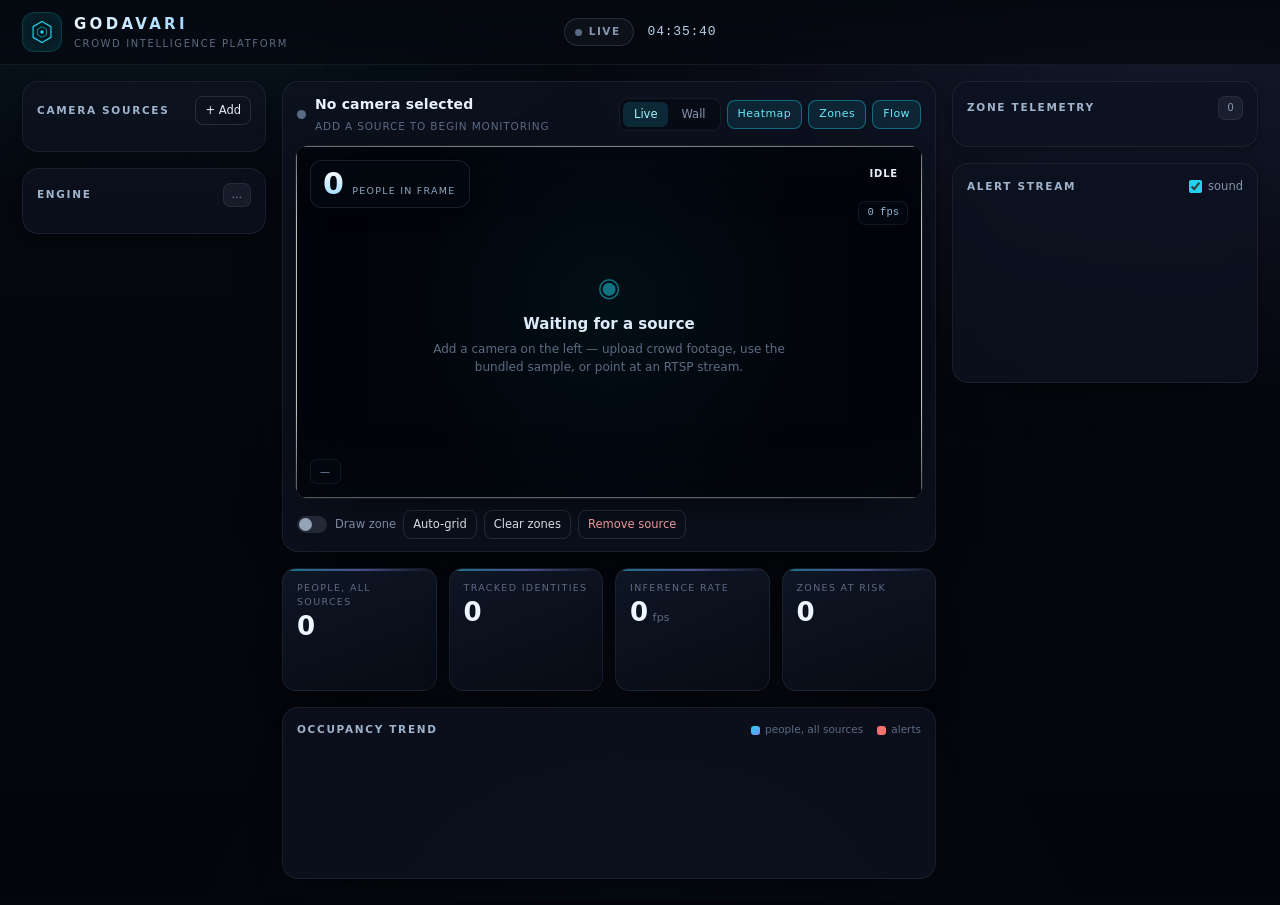
==== static/index.html @ c587699e "feat: add control room dashboard" ====
<!doctype html>
<html lang="en">
<head>
<meta charset="utf-8"/>
<meta name="viewport" content="width=device-width, initial-scale=1"/>
<meta name="theme-color" content="#05070d"/>
<title>Godavari · Crowd Intelligence</title>
<link rel="icon" href="data:,"/>
<link rel="stylesheet" href="/static/style.css"/>
</head>
<body>
<div class="ambient"></div>
<div class="grain"></div>

<!-- ============================ TOP BAR ============================ -->
<header class="topbar">
  <div class="brand">
    <div class="mark" aria-hidden="true">
      <svg viewBox="0 0 32 32" fill="none">
        <path d="M16 3l11 6.4v13.2L16 29 5 22.6V9.4L16 3z" stroke="url(#g1)" stroke-width="1.4"/>
        <path d="M16 9.5l5.6 3.2v6.6L16 22.5l-5.6-3.2v-6.6L16 9.5z" stroke="url(#g1)" stroke-width="1.1" opacity=".65"/>
        <circle cx="16" cy="16" r="2.1" fill="#22d3ee"/>
        <defs><linearGradient id="g1" x1="5" y1="3" x2="27" y2="29">
          <stop stop-color="#22d3ee"/><stop offset="1" stop-color="#818cf8"/>
        </linearGradient></defs>
      </svg>
    </div>
    <div class="brand-text">
      <h1>GODAVARI</h1>
      <span>Crowd Intelligence Platform</span>
    </div>
  </div>

  <div class="topbar-mid">
    <div class="live-pill" id="live-pill"><i></i><span>LIVE</span></div>
    <div class="clock" id="clock">--:--:--</div>
  </div>

  <div class="topmeta" id="topmeta"></div>
</header>

<!-- ============================= SHELL ============================= -->
<main class="shell">
  <!-- ---------------------------- LEFT ---------------------------- -->
  <aside class="rail rail-left">
    <section class="card">
      <div class="card-head">
        <h2>Camera sources</h2>
        <button id="btn-add" class="btn ghost sm" title="Add a camera">+ Add</button>
      </div>
      <div id="cam-list" class="cam-list"></div>
    </section>

    <section class="card hidden" id="add-dialog">
      <div class="card-head"><h2>New source</h2><button class="x" id="btn-add-close">✕</button></div>
      <label class="fld">Name <input id="cam-name" placeholder="Ghat 1 — main approach"/></label>
      <div class="tabs">
        <button class="tab on" data-mode="upload">Upload</button>
        <button class="tab" data-mode="sample">Sample</button>
        <button class="tab" data-mode="source">RTSP</button>
      </div>
      <div id="pane-upload" class="pane">
        <label class="drop" id="drop">
          <input type="file" id="file-input" accept="video/*"/>
          <span class="drop-ico">⇪</span>
          <b>Choose crowd footage</b>
          <small>mp4 · avi · mov · mkv &nbsp;—&nbsp; or drop a file</small>
          <em id="file-label"></em>
        </label>
        <label class="chk"><input type="checkbox" id="loop-input" checked/> Loop playback</label>
      </div>
      <div id="pane-sample" class="pane hidden">
        <select id="sample-select"></select>
      </div>
      <div id="pane-source" class="pane hidden">
        <input id="source-input" placeholder="rtsp://user:pass@ip:554/stream  ·  or  0"/>
      </div>
      <div class="row-end">
        <span id="add-progress" class="muted sm"></span>
        <button id="btn-start" class="btn primary">Start monitoring</button>
      </div>
    </section>

    <section class="card sys">
      <div class="card-head"><h2>Engine</h2><span class="pill" id="engine-state">…</span></div>
      <dl class="kv" id="sys-kv"></dl>
    </section>
  </aside>

  <!-- --------------------------- CENTER --------------------------- -->
  <section class="rail rail-mid">
    <div class="card stage-card">
      <div class="stage-head">
        <div class="cam-id">
          <i class="dot" id="st-dot"></i>
          <div class="cam-id-text">
            <h2 id="cam-title">No camera selected</h2>
            <span class="sub" id="cam-sub">Add a source to begin monitoring</span>
          </div>
        </div>
        <div class="stage-tools">
          <div class="seg" id="view-seg">
            <button data-view="live" class="on">Live</button>
            <button data-view="wall">Wall</button>
          </div>
          <button class="tgl on" data-ov="heatmap" title="Heatmap (H)">Heatmap</button>
          <button class="tgl on" data-ov="zones" title="Zones (Z)">Zones</button>
          <button class="tgl on" data-ov="flow" title="Flow (F)">Flow</button>
        </div>
      </div>

      <div class="stage" id="stage">
        <img id="feed" alt=""/>
        <canvas id="overlay"></canvas>

        <div class="hud hud-tl">
          <div class="hud-count">
            <b id="hud-count">0</b>
            <span>people in frame</span>
          </div>
        </div>
        <div class="hud hud-tr">
          <span class="lvl" id="hud-level">IDLE</span>
          <span class="hud-fps" id="hud-fps">0 fps</span>
        </div>
        <div class="hud hud-bl">
          <span class="hud-src" id="hud-src">—</span>
        </div>

        <div class="stage-empty" id="stage-empty">
          <div class="se-icon">◉</div>
          <h3>Waiting for a source</h3>
          <p>Add a camera on the left — upload crowd footage, use the bundled sample, or point at an RTSP stream.</p>
        </div>
        <div id="draw-hint" class="draw-hint hidden">
          Click on the frame to place polygon points · <b>Finish</b> closes the loop · <b>Esc</b> cancels
        </div>
        <div class="flush" id="flush"></div>
      </div>

      <div class="wall-wrap hidden" id="wall-wrap">
        <div class="wall" id="wall"></div>
      </div>

      <div class="stage-foot">
        <div class="toolgroup">
          <label class="switch"><input type="checkbox" id="chk-draw"/><span></span>Draw zone</label>
          <button id="btn-grid" class="btn ghost sm">Auto-grid</button>
          <button id="btn-clear-zones" class="btn ghost sm">Clear zones</button>
          <button id="btn-del-cam" class="btn ghost sm danger">Remove source</button>
        </div>
        <div id="new-zone-form" class="newzone hidden">
          <input id="zone-name" placeholder="Zone name" size="12"/>
          <input id="zone-cap" type="number" min="1" value="20" title="capacity (people)"/>
          <button id="btn-finish" class="btn primary sm">Finish zone</button>
        </div>
      </div>
    </div>

    <div class="kpis" id="kpis"></div>

    <div class="card trend-card">
      <div class="card-head">
        <h2>Occupancy trend</h2>
        <div class="legend">
          <span><i class="lg lg-a"></i>people, all sources</span>
          <span><i class="lg lg-b"></i>alerts</span>
        </div>
      </div>
      <canvas id="trend"></canvas>
    </div>
  </section>

  <!-- ---------------------------- RIGHT --------------------------- -->
  <aside class="rail rail-right">
    <section class="card">
      <div class="card-head">
        <h2>Zone telemetry</h2>
        <span class="pill" id="zone-count">0</span>
      </div>
      <div id="zone-list" class="zone-list"></div>
    </section>

    <section class="card alerts-card">
      <div class="card-head">
        <h2>Alert stream</h2>
        <label class="chk"><input type="checkbox" id="chk-sound" checked/> sound</label>
      </div>
      <div id="alert-feed" class="alert-feed"></div>
    </section>
  </aside>
</main>

<div class="toasts" id="toasts"></div>
<script src="/static/app.js"></script>
</body>
</html>
---- static/style.css ----
/* ==========================================================================
   Godavari · Crowd Intelligence Platform
   Design language: deep-space operations console — violet/cyan accent pair,
   frosted panels, tabular numerics, restrained motion.
   ========================================================================== */

:root {
  --bg: #04060c;
  --bg-2: #070b14;
  --panel: rgba(13, 19, 32, 0.78);
  --panel-solid: #0c1220;
  --panel-2: rgba(18, 26, 43, 0.62);
  --line: rgba(148, 163, 184, 0.11);
  --line-strong: rgba(148, 163, 184, 0.2);
  --text: #e7edf7;
  --muted: #8494ad;
  --dim: #5c6b84;
  --accent: #22d3ee;
  --accent-2: #818cf8;
  --ok: #34d399;
  --busy: #fbbf24;
  --warn: #fb923c;
  --bad: #f87171;
  --radius: 16px;
  --radius-sm: 10px;
  --shadow: 0 30px 60px -40px #000, 0 2px 8px rgba(0, 0, 0, 0.28);
  --font: "Segoe UI Variable Display", "Segoe UI", Inter, system-ui, -apple-system,
          "Helvetica Neue", Arial, sans-serif;
  --mono: "Cascadia Mono", "SF Mono", ui-monospace, Consolas, monospace;
}

* { box-sizing: border-box; }
html, body { height: 100%; }
body {
  margin: 0;
  background: var(--bg);
  color: var(--text);
  font: 13.5px/1.5 var(--font);
  -webkit-font-smoothing: antialiased;
  overflow-x: hidden;
}
.hidden { display: none !important; }
.muted { color: var(--muted); }
.sm { font-size: 11.5px; }
b, strong { font-weight: 650; }

/* ---- ambient background ------------------------------------------------ */
.ambient {
  position: fixed; inset: 0; z-index: -2;
  background:
    radial-gradient(900px 500px at 12% -10%, rgba(34, 211, 238, 0.10), transparent 60%),
    radial-gradient(1000px 620px at 92% 4%, rgba(129, 140, 248, 0.12), transparent 62%),
    radial-gradient(700px 700px at 50% 120%, rgba(56, 189, 248, 0.05), transparent 70%),
    linear-gradient(180deg, #05080f 0%, #04060c 60%, #03050a 100%);
}
.grain {
  position: fixed; inset: 0; z-index: -1; pointer-events: none; opacity: 0.5;
  background-image:
    linear-gradient(rgba(148, 163, 184, 0.045) 1px, transparent 1px),
    linear-gradient(90deg, rgba(148, 163, 184, 0.045) 1px, transparent 1px);
  background-size: 64px 64px, 64px 64px;
  mask-image: radial-gradient(ellipse 100% 70% at 50% 0%, #000 30%, transparent 85%);
  -webkit-mask-image: radial-gradient(ellipse 100% 70% at 50% 0%, #000 30%, transparent 85%);
}

/* ---- top bar ----------------------------------------------------------- */
.topbar {
  position: sticky; top: 0; z-index: 40;
  display: grid; grid-template-columns: 1fr auto 1fr; align-items: center;
  gap: 16px; padding: 12px 22px;
  background: linear-gradient(180deg, rgba(5, 8, 15, 0.94), rgba(5, 8, 15, 0.76));
  border-bottom: 1px solid var(--line);
  backdrop-filter: blur(18px);
}
.brand { display: flex; align-items: center; gap: 12px; min-width: 0; }
.mark {
  width: 40px; height: 40px; flex: none; display: grid; place-items: center;
  border-radius: 12px; background: rgba(34, 211, 238, 0.07);
  border: 1px solid rgba(34, 211, 238, 0.2);
  box-shadow: inset 0 0 20px rgba(34, 211, 238, 0.09);
}
.mark svg { width: 26px; height: 26px; }
.brand-text h1 {
  margin: 0; font-size: 15px; font-weight: 750; letter-spacing: 0.22em;
  background: linear-gradient(90deg, #eaf6ff, #9fd7ff 55%, #b7b5ff);
  -webkit-background-clip: text; background-clip: text; color: transparent;
}
.brand-text span {
  display: block; font-size: 10px; letter-spacing: 0.16em;
  text-transform: uppercase; color: var(--dim); margin-top: 1px;
}
.topbar-mid { display: flex; align-items: center; gap: 14px; justify-self: center; }
.live-pill {
  display: inline-flex; align-items: center; gap: 7px;
  padding: 5px 12px 5px 10px; border-radius: 999px;
  border: 1px solid rgba(52, 211, 153, 0.32);
  background: rgba(52, 211, 153, 0.08);
  color: #6ee7b7; font-size: 10.5px; font-weight: 700; letter-spacing: 0.14em;
}
.live-pill i {
  width: 7px; height: 7px; border-radius: 50%; background: #34d399;
  box-shadow: 0 0 0 0 rgba(52, 211, 153, 0.7);
  animation: pulse 2s infinite;
}
.live-pill.off { border-color: var(--line-strong); background: rgba(148, 163, 184, 0.06); color: var(--muted); }
.live-pill.off i { background: var(--dim); animation: none; box-shadow: none; }
@keyframes pulse {
  0% { box-shadow: 0 0 0 0 rgba(52, 211, 153, 0.55); }
  70% { box-shadow: 0 0 0 9px rgba(52, 211, 153, 0); }
  100% { box-shadow: 0 0 0 0 rgba(52, 211, 153, 0); }
}
.clock {
  font-family: var(--mono); font-size: 13px; letter-spacing: 0.06em;
  color: #bcd2ea; font-variant-numeric: tabular-nums;
}
.topmeta { display: flex; gap: 8px; justify-content: flex-end; flex-wrap: wrap; }
.chip {
  display: inline-flex; align-items: center; gap: 7px;
  padding: 5px 11px; border-radius: 9px;
  border: 1px solid var(--line); background: rgba(18, 26, 43, 0.55);
  font-size: 11.5px; color: var(--muted); white-space: nowrap;
}
.chip b { color: #d6e6f7; font-weight: 600; }
.chip .cdot { width: 6px; height: 6px; border-radius: 50%; background: var(--ok); }
.chip.warn .cdot { background: var(--warn); }

/* ---- layout ------------------------------------------------------------ */
.shell {
  display: grid; grid-template-columns: 272px minmax(0, 1fr) 336px;
  gap: 16px; padding: 16px 22px 26px; align-items: start;
  max-width: 1920px; margin: 0 auto;
}
.rail { display: flex; flex-direction: column; gap: 16px; min-width: 0; }
.rail-left, .rail-right { position: sticky; top: 78px; }

.card {
  background: var(--panel);
  border: 1px solid var(--line);
  border-radius: var(--radius);
  padding: 14px;
  box-shadow: var(--shadow);
  backdrop-filter: blur(14px);
}
.card-head {
  display: flex; align-items: center; justify-content: space-between;
  gap: 10px; margin-bottom: 12px;
}
.card-head h2 {
  margin: 0; font-size: 10.5px; font-weight: 700; letter-spacing: 0.16em;
  text-transform: uppercase; color: #9fb3cc;
}
.pill {
  font-size: 10.5px; font-variant-numeric: tabular-nums;
  padding: 3px 8px; border-radius: 7px;
  background: rgba(148, 163, 184, 0.09); color: var(--muted);
  border: 1px solid var(--line);
}

/* ---- buttons ----------------------------------------------------------- */
.btn {
  font: inherit; font-size: 12.5px; cursor: pointer;
  border-radius: 9px; border: 1px solid var(--line-strong);
  background: rgba(22, 31, 50, 0.7); color: var(--text);
  padding: 7px 12px; transition: border-color .16s, background .16s, transform .12s;
}
.btn:hover { border-color: rgba(34, 211, 238, 0.45); background: rgba(28, 40, 62, 0.8); }
.btn:active { transform: translateY(1px); }
.btn.sm { padding: 5px 9px; font-size: 11.5px; border-radius: 8px; }
.btn.ghost { background: transparent; }
.btn.primary {
  background: linear-gradient(135deg, #22d3ee, #6366f1);
  border: none; color: #04121f; font-weight: 700;
  box-shadow: 0 10px 24px -12px rgba(34, 211, 238, 0.7);
}
.btn.primary:hover { filter: brightness(1.08); }
.btn.danger { color: #fca5a5; }
.btn.danger:hover { border-color: rgba(248, 113, 113, 0.5); background: rgba(60, 20, 26, 0.4); }
.btn:disabled { opacity: .45; cursor: default; }
.x {
  background: none; border: none; color: var(--muted); cursor: pointer;
  font-size: 12px; padding: 2px 4px; border-radius: 6px;
}
.x:hover { color: var(--bad); background: rgba(248, 113, 113, 0.1); }
.row-end { display: flex; align-items: center; justify-content: flex-end; gap: 8px; flex-wrap: wrap; }

/* ---- camera list ------------------------------------------------------- */
.cam-list { display: flex; flex-direction: column; gap: 7px; }
.cam-item {
  position: relative; display: grid; grid-template-columns: auto 1fr auto;
  align-items: center; gap: 9px;
  padding: 9px 10px; border-radius: 11px; cursor: pointer;
  border: 1px solid var(--line);
  background: rgba(13, 20, 34, 0.55);
  transition: border-color .15s, background .15s, transform .12s;
}
.cam-item:hover { border-color: rgba(34, 211, 238, 0.32); transform: translateX(1px); }
.cam-item.sel {
  border-color: rgba(34, 211, 238, 0.5);
  background: linear-gradient(100deg, rgba(34, 211, 238, 0.13), rgba(99, 102, 241, 0.07));
  box-shadow: inset 0 0 0 1px rgba(34, 211, 238, 0.1);
}
.cam-item.sel::before {
  content: ""; position: absolute; left: 0; top: 18%; bottom: 18%; width: 2px;
  border-radius: 2px; background: linear-gradient(#22d3ee, #818cf8);
}
.dot { width: 8px; height: 8px; border-radius: 50%; background: var(--dim); flex: none; }
.dot.running { background: var(--ok); box-shadow: 0 0 8px rgba(52, 211, 153, 0.6); }
.dot.error { background: var(--bad); box-shadow: 0 0 8px rgba(248, 113, 113, 0.55); }
.dot.ended, .dot.starting { background: var(--busy); }
.cam-item .name {
  font-size: 12.5px; font-weight: 600; color: #dfe9f6;
  white-space: nowrap; overflow: hidden; text-overflow: ellipsis;
}
.cam-item .meta { display: flex; gap: 7px; align-items: center; font-size: 10.5px; color: var(--dim); }
.cam-item .meta b { color: #a9c0d8; font-variant-numeric: tabular-nums; }
.cam-item .spark { width: 52px; height: 18px; opacity: .9; }

/* level chip ------------------------------------------------------------ */
.lvl {
  font-size: 9.5px; font-weight: 750; letter-spacing: 0.08em;
  padding: 3px 7px; border-radius: 6px; text-transform: uppercase;
  border: 1px solid transparent; white-space: nowrap;
}
.lvl.OK { color: #6ee7b7; background: rgba(52, 211, 153, 0.1); border-color: rgba(52, 211, 153, 0.28); }
.lvl.BUSY { color: #fcd34d; background: rgba(251, 191, 36, 0.1); border-color: rgba(251, 191, 36, 0.3); }
.lvl.WARNING { color: #fdba74; background: rgba(251, 146, 60, 0.12); border-color: rgba(251, 146, 60, 0.34); }
.lvl.OVERCROWDED {
  color: #fecaca; background: rgba(248, 113, 113, 0.16);
  border-color: rgba(248, 113, 113, 0.45);
  animation: lvlblink 1.6s ease-in-out infinite;
}
.lvl.IDLE, .lvl[none] { color: var(--muted); background: rgba(148, 163, 184, 0.07); }
@keyframes lvlblink {
  0%, 100% { box-shadow: 0 0 0 0 rgba(248, 113, 113, 0.35); }
  50% { box-shadow: 0 0 0 5px rgba(248, 113, 113, 0); }
}

/* ---- form -------------------------------------------------------------- */
.fld { display: block; font-size: 11px; color: var(--muted); margin-bottom: 10px; }
.fld input {
  display: block; width: 100%; margin-top: 5px;
}
input, select, textarea {
  font: inherit; font-size: 12.5px; color: var(--text);
  background: rgba(6, 11, 20, 0.85);
  border: 1px solid var(--line-strong);
  border-radius: 9px; padding: 8px 10px;
  transition: border-color .15s, box-shadow .15s;
}
input:focus, select:focus {
  outline: none; border-color: rgba(34, 211, 238, 0.6);
  box-shadow: 0 0 0 3px rgba(34, 211, 238, 0.1);
}
input[type="number"] { font-variant-numeric: tabular-nums; -moz-appearance: textfield; }
input[type="number"]::-webkit-outer-spin-button,
input[type="number"]::-webkit-inner-spin-button { -webkit-appearance: none; margin: 0; }
.tabs { display: flex; gap: 4px; margin-bottom: 10px; padding: 3px;
  background: rgba(6, 11, 20, 0.6); border: 1px solid var(--line); border-radius: 10px; }
.tab {
  flex: 1; padding: 6px 8px; border-radius: 7px; cursor: pointer;
  background: none; border: none; color: var(--muted); font: inherit; font-size: 11.5px;
  transition: color .15s, background .15s;
}
.tab.on { background: rgba(34, 211, 238, 0.14); color: #a5f3fc; }
.pane { margin-bottom: 10px; }
.chk {
  display: inline-flex; align-items: center; gap: 6px;
  font-size: 11.5px; color: var(--muted); cursor: pointer; user-select: none;
}
.chk input { width: 13px; height: 13px; accent-color: #22d3ee; margin: 0; }
.drop {
  display: flex; flex-direction: column; align-items: center; gap: 3px;
  padding: 18px 12px; margin-bottom: 10px; text-align: center;
  border: 1px dashed rgba(148, 163, 184, 0.28); border-radius: 12px;
  background: rgba(6, 11, 20, 0.5); cursor: pointer;
  transition: border-color .16s, background .16s;
}
.drop:hover, .drop.over { border-color: rgba(34, 211, 238, 0.55); background: rgba(34, 211, 238, 0.05); }
.drop input { display: none; }
.drop-ico { font-size: 18px; color: #67e8f9; line-height: 1; }
.drop b { font-size: 12px; color: #cfe2f5; }
.drop small { font-size: 10.5px; color: var(--dim); }
.drop em { font-size: 10.5px; color: #7dd3fc; font-style: normal; }

/* ---- engine card ------------------------------------------------------- */
.kv { display: grid; grid-template-columns: 1fr auto; gap: 7px 10px; margin: 0; font-size: 11.5px; }
.kv dt { color: var(--dim); }
.kv dd { margin: 0; text-align: right; color: #c8d9ea; font-family: var(--mono); font-size: 11px; }
.kv dd.good { color: #6ee7b7; }

/* ---- stage ------------------------------------------------------------- */
.stage-card { padding: 12px; }
.stage-head {
  display: flex; align-items: center; justify-content: space-between;
  gap: 12px; flex-wrap: wrap; margin-bottom: 10px; padding: 0 2px;
}
.cam-id { display: flex; align-items: center; gap: 9px; min-width: 0; }
.cam-id .dot { width: 9px; height: 9px; }
.cam-id-text h2 {
  margin: 0; font-size: 14px; font-weight: 650; color: #e8f2fd; letter-spacing: 0.01em;
  white-space: nowrap; overflow: hidden; text-overflow: ellipsis; max-width: 46vw;
}
.cam-id-text .sub { font-size: 10.5px; letter-spacing: 0.08em; text-transform: uppercase; color: var(--dim); }
.stage-tools { display: flex; align-items: center; gap: 6px; flex-wrap: wrap; }
.seg {
  display: inline-flex; padding: 3px; gap: 2px;
  background: rgba(6, 11, 20, 0.7); border: 1px solid var(--line); border-radius: 9px;
}
.seg button {
  font: inherit; font-size: 11.5px; padding: 4px 11px; border-radius: 6px;
  border: none; background: none; color: var(--muted); cursor: pointer;
  transition: background .15s, color .15s;
}
.seg button.on { background: rgba(34, 211, 238, 0.15); color: #a5f3fc; }
.tgl {
  font: inherit; font-size: 11px; letter-spacing: 0.04em; cursor: pointer;
  padding: 5px 10px; border-radius: 8px;
  border: 1px solid var(--line); background: rgba(6, 11, 20, 0.55); color: var(--dim);
  transition: all .15s;
}
.tgl.on {
  color: #67e8f9; border-color: rgba(34, 211, 238, 0.4);
  background: rgba(34, 211, 238, 0.1);
}

.stage {
  position: relative; border-radius: 13px; overflow: hidden;
  background: #01040a;
  border: 1px solid rgba(148, 163, 184, 0.14);
  box-shadow: inset 0 0 60px rgba(2, 6, 14, 0.9), 0 18px 50px -30px #000;
  aspect-ratio: 16 / 9;
}
.stage img { display: block; width: 100%; height: 100%; object-fit: contain; }
.stage canvas {
  position: absolute; inset: 0; width: 100%; height: 100%;
  cursor: default; touch-action: none;
}
.stage.drawing canvas { cursor: crosshair; }
.stage::after {
  content: ""; position: absolute; inset: 0; pointer-events: none;
  background:
    linear-gradient(180deg, rgba(3, 7, 14, 0.35), transparent 22%, transparent 74%, rgba(3, 7, 14, 0.5)),
    radial-gradient(120% 90% at 50% 50%, transparent 55%, rgba(2, 5, 12, 0.55) 100%);
}
.hud {
  position: absolute; z-index: 3; pointer-events: none;
  display: flex; align-items: center; gap: 8px;
}
.hud-tl { top: 14px; left: 14px; }
.hud-tr { top: 14px; right: 14px; flex-direction: column; align-items: flex-end; }
.hud-bl { bottom: 14px; left: 14px; }
.hud-count {
  display: flex; align-items: baseline; gap: 9px;
  padding: 8px 14px 8px 12px; border-radius: 12px;
  background: rgba(4, 9, 17, 0.72); border: 1px solid rgba(148, 163, 184, 0.16);
  backdrop-filter: blur(10px);
  box-shadow: 0 10px 30px -20px #000;
}
.hud-count b {
  font-size: 30px; font-weight: 700; line-height: 1;
  font-variant-numeric: tabular-nums; letter-spacing: -0.02em;
  background: linear-gradient(180deg, #ffffff, #9ad9ff);
  -webkit-background-clip: text; background-clip: text; color: transparent;
}
.hud-count span {
  font-size: 9.5px; letter-spacing: 0.13em; text-transform: uppercase; color: #8fa7bf;
}
.hud-tr .lvl { font-size: 10px; padding: 5px 9px; backdrop-filter: blur(8px); }
.hud-fps {
  margin-top: 6px; font-family: var(--mono); font-size: 10.5px; color: #8fb4cf;
  background: rgba(4, 9, 17, 0.65); padding: 3px 8px; border-radius: 7px;
  border: 1px solid var(--line);
}
.hud-src {
  font-size: 10px; letter-spacing: 0.1em; text-transform: uppercase; color: #7f93ab;
  background: rgba(4, 9, 17, 0.6); padding: 4px 9px; border-radius: 7px;
  border: 1px solid var(--line);
}
.stage-empty {
  position: absolute; inset: 0; z-index: 2; display: grid; place-content: center;
  text-align: center; gap: 4px; padding: 30px;
  background: radial-gradient(circle at 50% 45%, rgba(34, 211, 238, 0.05), transparent 60%);
}
.stage-empty .se-icon { font-size: 26px; color: rgba(34, 211, 238, 0.5); }
.stage-empty h3 { margin: 2px 0 0; font-size: 15px; color: #dceafa; }
.stage-empty p { margin: 0; font-size: 12px; color: var(--dim); max-width: 380px; }
.draw-hint {
  position: absolute; left: 0; right: 0; bottom: 0; z-index: 4;
  padding: 9px 14px; font-size: 11.5px; font-weight: 600;
  color: #04121f; background: linear-gradient(90deg, #22d3ee, #67e8f9);
}
.flush {
  position: absolute; inset: 0; z-index: 5; pointer-events: none; opacity: 0;
  background: radial-gradient(circle, rgba(248, 113, 113, 0.35), transparent 70%);
  transition: opacity .35s ease;
}
.flush.on { opacity: 1; transition: none; }

/* ---- stage foot -------------------------------------------------------- */
.stage-foot {
  display: flex; align-items: center; justify-content: space-between;
  gap: 10px; flex-wrap: wrap; margin-top: 11px; padding: 0 2px;
}
.toolgroup { display: flex; align-items: center; gap: 7px; flex-wrap: wrap; }
.switch {
  display: inline-flex; align-items: center; gap: 8px;
  font-size: 11.5px; color: var(--muted); cursor: pointer; user-select: none;
}
.switch input { display: none; }
.switch span {
  position: relative; width: 30px; height: 17px; border-radius: 999px;
  background: rgba(148, 163, 184, 0.18); transition: background .18s;
}
.switch span::after {
  content: ""; position: absolute; top: 2px; left: 2px;
  width: 13px; height: 13px; border-radius: 50%;
  background: #94a3b8; transition: transform .18s, background .18s;
}
.switch input:checked + span { background: rgba(34, 211, 238, 0.35); }
.switch input:checked + span::after { transform: translateX(13px); background: #22d3ee; }
.newzone { display: flex; gap: 7px; align-items: center; }
.newzone input { padding: 5px 9px; font-size: 11.5px; }
.newzone input[type="number"] { width: 72px; }

/* ---- wall view --------------------------------------------------------- */
.wall-wrap { margin-top: 4px; }
.wall {
  display: grid; gap: 10px;
  grid-template-columns: repeat(auto-fill, minmax(260px, 1fr));
}
.tile {
  position: relative; border-radius: 12px; overflow: hidden; cursor: pointer;
  border: 1px solid var(--line); background: #02060d; aspect-ratio: 16 / 9;
  transition: border-color .16s, transform .16s;
}
.tile:hover { transform: translateY(-2px); border-color: rgba(34, 211, 238, 0.45); }
.tile img { width: 100%; height: 100%; object-fit: cover; display: block; opacity: .92; }
.tile .t-hud {
  position: absolute; inset: auto 0 0 0; padding: 8px 10px;
  display: flex; align-items: center; justify-content: space-between; gap: 6px;
  background: linear-gradient(180deg, transparent, rgba(3, 7, 14, 0.92));
}
.tile .t-name { font-size: 11.5px; font-weight: 600; color: #e3eefa;
  white-space: nowrap; overflow: hidden; text-overflow: ellipsis; }
.tile .t-count { font-size: 15px; font-weight: 700; font-variant-numeric: tabular-nums; color: #a5f3fc; }
.tile .t-top {
  position: absolute; top: 8px; right: 8px;
}
.tile.off { opacity: .55; }

/* ---- KPIs -------------------------------------------------------------- */
.kpis { display: grid; grid-template-columns: repeat(4, minmax(0, 1fr)); gap: 12px; }
.kpi {
  position: relative; padding: 12px 14px; border-radius: 14px; overflow: hidden;
  background: linear-gradient(160deg, rgba(16, 24, 39, 0.9), rgba(9, 14, 24, 0.75));
  border: 1px solid var(--line); box-shadow: var(--shadow);
}
.kpi .k-label {
  font-size: 9.5px; letter-spacing: 0.14em; text-transform: uppercase; color: var(--dim);
  display: flex; align-items: center; gap: 6px;
}
.kpi .k-value {
  font-size: 26px; font-weight: 700; letter-spacing: -0.02em; line-height: 1.15;
  font-variant-numeric: tabular-nums; color: #eef6ff; margin-top: 3px;
  display: flex; align-items: baseline; gap: 5px;
}
.kpi .k-value small { font-size: 11px; font-weight: 500; color: var(--dim); letter-spacing: 0.02em; }
.kpi canvas { display: block; width: 100%; height: 30px; margin-top: 6px; }
.kpi .k-accent { position: absolute; inset: 0 auto auto 0; width: 100%; height: 2px;
  background: linear-gradient(90deg, #22d3ee, #818cf8, transparent); opacity: .5; }

/* ---- trend ------------------------------------------------------------- */
.trend-card { padding: 14px 14px 8px; }
.legend { display: flex; gap: 14px; font-size: 10.5px; color: var(--dim); }
.legend span { display: inline-flex; align-items: center; gap: 5px; }
.lg { width: 9px; height: 9px; border-radius: 3px; display: inline-block; }
.lg-a { background: linear-gradient(135deg, #22d3ee, #818cf8); }
.lg-b { background: #f87171; }
#trend { display: block; width: 100%; height: 120px; }

/* ---- zone telemetry ---------------------------------------------------- */
.zone-list { display: flex; flex-direction: column; gap: 9px; }
.zone-row {
  position: relative; display: grid; grid-template-columns: 46px minmax(0, 1fr) auto;
  gap: 10px; align-items: center;
  padding: 10px; border-radius: 12px;
  background: rgba(12, 19, 32, 0.6);
  border: 1px solid var(--line);
  transition: border-color .18s;
}
.zone-row.lvl-OVERCROWDED { border-color: rgba(248, 113, 113, 0.45); background: rgba(40, 14, 20, 0.45); }
.zone-row.lvl-WARNING { border-color: rgba(251, 146, 60, 0.35); }
.gauge { position: relative; width: 46px; height: 46px; }
.gauge svg { width: 46px; height: 46px; transform: rotate(-90deg); }
.gauge circle { fill: none; stroke-width: 4; stroke-linecap: round; }
.gauge .bg { stroke: rgba(148, 163, 184, 0.13); }
.gauge .fg { transition: stroke-dashoffset .5s cubic-bezier(.2,.8,.2,1), stroke .3s; }
.gauge .g-txt {
  position: absolute; inset: 0; display: grid; place-items: center;
  font-size: 12.5px; font-weight: 700; font-variant-numeric: tabular-nums;
}
.zone-main { min-width: 0; }
.zone-top { display: flex; align-items: center; gap: 6px; }
.zone-name {
  font-size: 12.5px; font-weight: 600; color: #e2ecf8;
  white-space: nowrap; overflow: hidden; text-overflow: ellipsis;
}
.zone-sub { font-size: 10.5px; color: var(--dim); display: flex; gap: 8px; margin-top: 2px; flex-wrap: wrap; }
.zone-sub b { color: #a9c2da; font-variant-numeric: tabular-nums; }
.zone-mini { width: 100%; height: 20px; display: block; margin-top: 4px; opacity: .85; }
.zone-side { display: flex; flex-direction: column; align-items: flex-end; gap: 5px; }
.zone-side input {
  width: 58px; padding: 3px 6px; font-size: 11px; text-align: center;
  border-radius: 7px; background: rgba(6, 11, 20, 0.7);
}
.zone-side .zlabel { font-size: 9px; letter-spacing: .08em; text-transform: uppercase; color: var(--dim); }
.zone-del {
  background: none; border: none; color: var(--dim); cursor: pointer;
  font-size: 11px; padding: 1px 3px; border-radius: 5px; line-height: 1;
}
.zone-del:hover { color: var(--bad); background: rgba(248, 113, 113, 0.12); }
.flow-badge {
  display: inline-flex; align-items: center; gap: 4px;
  font-size: 9.5px; color: #93b8d4; letter-spacing: .04em;
}
.empty-zone {
  font-size: 11.5px; color: var(--dim); line-height: 1.6;
  padding: 8px 2px; border-radius: 10px;
}

/* ---- alerts ------------------------------------------------------------ */
.alerts-card { display: flex; flex-direction: column; min-height: 220px; }
.alert-feed {
  display: flex; flex-direction: column; gap: 7px;
  max-height: 46vh; overflow-y: auto; padding-right: 2px;
}
.alert-empty { font-size: 11.5px; color: var(--dim); line-height: 1.6; padding: 6px 2px; }
.alert {
  position: relative; padding: 8px 10px 8px 12px; border-radius: 10px;
  background: rgba(255, 255, 255, 0.025);
  border: 1px solid var(--line);
  animation: slidein .3s ease;
}
@keyframes slidein { from { opacity: 0; transform: translateY(-4px); } to { opacity: 1; transform: none; } }
.alert::before {
  content: ""; position: absolute; left: 0; top: 9px; bottom: 9px; width: 2px;
  border-radius: 2px; background: var(--muted);
}
.alert.WARNING::before { background: var(--warn); }
.alert.OVERCROWDED {
  background: linear-gradient(90deg, rgba(248, 113, 113, 0.1), rgba(248, 113, 113, 0.02));
  border-color: rgba(248, 113, 113, 0.28);
}
.alert.OVERCROWDED::before { background: var(--bad); box-shadow: 0 0 10px rgba(248, 113, 113, 0.6); }
.a-top { display: flex; align-items: center; gap: 6px; margin-bottom: 2px; }
.a-when { font-family: var(--mono); font-size: 10px; color: var(--dim); }
.a-who { font-size: 11px; font-weight: 700; color: #e7d9b0; }
.alert.OVERCROWDED .a-who { color: #fecaca; }
.a-msg { font-size: 11px; color: #b9c9db; line-height: 1.45; }
.a-zone { color: var(--muted); font-size: 10.5px; margin-left: auto; }

/* ---- toasts ------------------------------------------------------------ */
.toasts {
  position: fixed; right: 20px; bottom: 20px; z-index: 90;
  display: flex; flex-direction: column; gap: 10px; max-width: 340px;
}
.toast {
  display: flex; gap: 11px; align-items: flex-start;
  padding: 12px 14px; border-radius: 13px;
  background: rgba(16, 10, 16, 0.92);
  border: 1px solid rgba(248, 113, 113, 0.45);
  box-shadow: 0 24px 50px -24px #000;
  backdrop-filter: blur(14px);
  animation: toastin .32s cubic-bezier(.2,.9,.3,1);
}
@keyframes toastin { from { opacity: 0; transform: translateX(24px) scale(.98); } to { opacity: 1; transform: none; } }
.toast .t-ico { font-size: 17px; line-height: 1.2; }
.toast .t-title { font-size: 11px; letter-spacing: .1em; text-transform: uppercase; color: #fca5a5; font-weight: 700; }
.toast .t-body { font-size: 12px; color: #f4dfe0; line-height: 1.45; margin-top: 2px; }
.toast.out { animation: toastout .25s forwards; }
@keyframes toastout { to { opacity: 0; transform: translateX(20px); } }

/* ---- scrollbars -------------------------------------------------------- */
::-webkit-scrollbar { width: 8px; height: 8px; }
::-webkit-scrollbar-track { background: transparent; }
::-webkit-scrollbar-thumb {
  background: rgba(148, 163, 184, 0.2); border-radius: 99px;
  border: 2px solid transparent; background-clip: padding-box;
}
::-webkit-scrollbar-thumb:hover { background: rgba(148, 163, 184, 0.35); background-clip: padding-box; }

/* ---- responsive -------------------------------------------------------- */
@media (max-width: 1400px) {
  .shell { grid-template-columns: 244px minmax(0, 1fr) 306px; }
  .cam-id-text h2 { max-width: 30vw; }
}
@media (max-width: 1180px) {
  .shell { grid-template-columns: 220px minmax(0, 1fr); }
  .rail-right {
    position: static; grid-column: 1 / -1;
    display: grid; grid-template-columns: 1fr 1fr; gap: 16px; align-items: start;
  }
  .kpis { grid-template-columns: repeat(2, 1fr); }
}
@media (max-width: 860px) {
  .topbar { grid-template-columns: 1fr auto; row-gap: 8px; }
  .topbar-mid { order: 3; grid-column: 1 / -1; justify-self: start; }
  .shell { grid-template-columns: 1fr; padding: 12px; }
  .rail-left, .rail-right { position: static; }
  .rail-right { grid-template-columns: 1fr; }
  .kpis { grid-template-columns: 1fr 1fr; }
  .cam-id-text h2 { max-width: 60vw; }
  .brand-text span { display: none; }
}
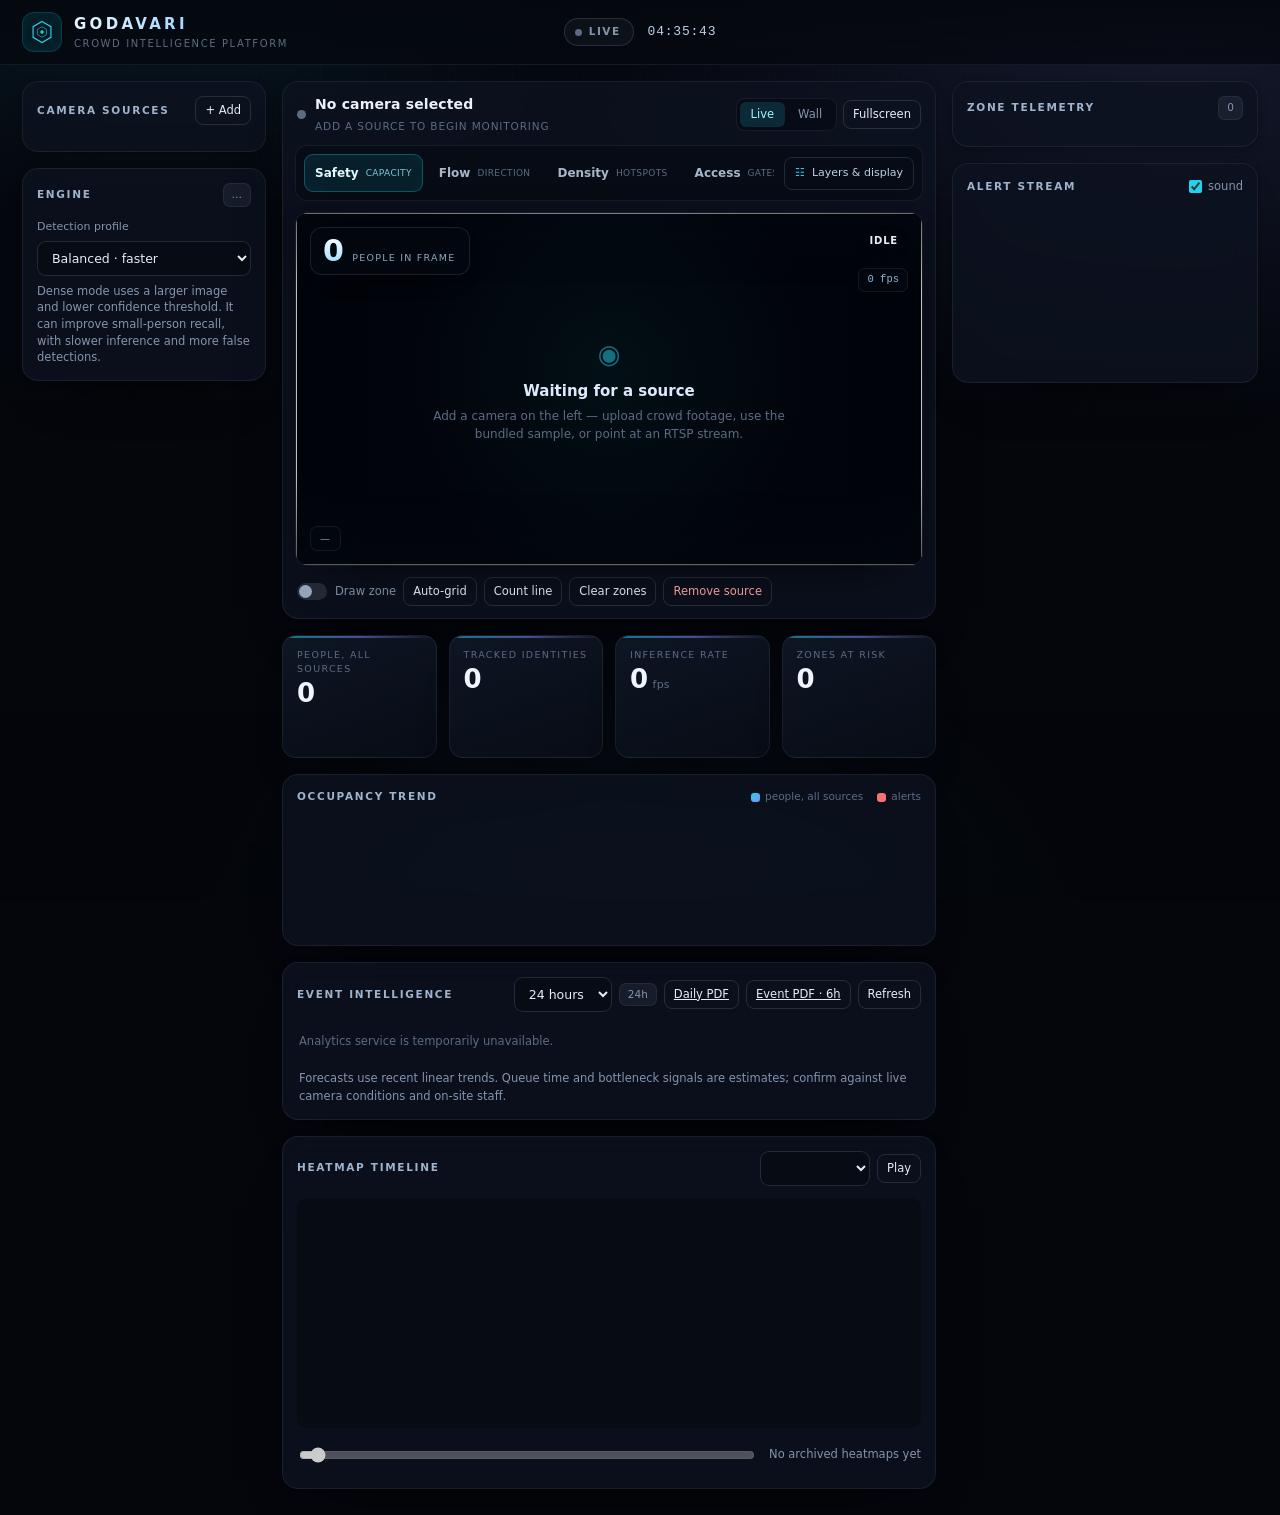
==== commit d88e6665: "feat: update crowd intelligence dashboard" ====
--- a/static/index.html
+++ b/static/index.html
@@ -84,6 +84,14 @@
     <section class="card sys">
       <div class="card-head"><h2>Engine</h2><span class="pill" id="engine-state">…</span></div>
       <dl class="kv" id="sys-kv"></dl>
+      <label class="fld detector-profile-label">Detection profile
+        <select id="detector-profile" aria-label="Detection profile">
+          <option value="balanced">Balanced · faster</option>
+          <option value="dense">Dense crowd · more detail</option>
+          <option value="custom">Configured defaults</option>
+        </select>
+      </label>
+      <p class="muted sm detector-profile-note" id="detector-profile-note">Dense mode uses a larger image and lower confidence threshold. It can improve small-person recall, with slower inference and more false detections.</p>
     </section>
   </aside>
 
@@ -103,10 +111,29 @@
             <button data-view="live" class="on">Live</button>
             <button data-view="wall">Wall</button>
           </div>
-          <button class="tgl on" data-ov="heatmap" title="Heatmap (H)">Heatmap</button>
-          <button class="tgl on" data-ov="zones" title="Zones (Z)">Zones</button>
-          <button class="tgl on" data-ov="flow" title="Flow (F)">Flow</button>
-        </div>
+          <button id="btn-fullscreen" class="btn ghost sm" title="Fullscreen control room">Fullscreen</button>
+        </div>
+      </div>
+
+      <div class="operator-toolbar">
+        <div class="preset-row" role="group" aria-label="Operator overlay presets">
+          <button class="preset-btn on" data-preset="safety" title="Safety overlay preset · 1"><span>Safety</span><small>Capacity</small></button>
+          <button class="preset-btn" data-preset="flow" title="Flow overlay preset · 2"><span>Flow</span><small>Direction</small></button>
+          <button class="preset-btn" data-preset="density" title="Density overlay preset · 3"><span>Density</span><small>Hotspots</small></button>
+          <button class="preset-btn" data-preset="access" title="Access overlay preset · 4"><span>Access</span><small>Gates</small></button>
+          <button class="preset-btn" data-preset="clean" title="Minimal overlay preset · 5"><span>Clean</span><small>Video</small></button>
+        </div>
+        <details class="overlay-options">
+          <summary>Layers & display</summary>
+          <div class="overlay-popover">
+            <button class="tgl" data-ov="heatmap">Heatmap</button>
+            <button class="tgl on" data-ov="zones">Zones</button>
+            <button class="tgl" data-ov="flow">Flow arrows</button>
+            <button class="tgl on" data-ov="countLines">Entry / exit lines</button>
+            <button class="tgl on" data-ov="detections">Detection boxes</button>
+            <label class="opacity-control">Heatmap opacity <input id="heat-opacity" type="range" min="10" max="90" value="58"/><output id="heat-opacity-value">58%</output></label>
+          </div>
+        </details>
       </div>
 
       <div class="stage" id="stage">
@@ -146,6 +173,7 @@
         <div class="toolgroup">
           <label class="switch"><input type="checkbox" id="chk-draw"/><span></span>Draw zone</label>
           <button id="btn-grid" class="btn ghost sm">Auto-grid</button>
+          <button id="btn-count-line" class="btn ghost sm" title="Configure a virtual entry/exit line">Count line</button>
           <button id="btn-clear-zones" class="btn ghost sm">Clear zones</button>
           <button id="btn-del-cam" class="btn ghost sm danger">Remove source</button>
         </div>
@@ -169,6 +197,30 @@
       </div>
       <canvas id="trend"></canvas>
     </div>
+
+    <section class="card analytics-card">
+      <div class="card-head">
+        <h2>Event intelligence</h2>
+        <div class="toolgroup"><select id="analytics-period" aria-label="Analytics event window">
+          <option value="6">6 hours</option><option value="24" selected>24 hours</option>
+          <option value="72">3 days</option><option value="168">7 days</option></select>
+          <span class="pill" id="analytics-window">24h</span>
+          <a class="btn ghost sm" href="/api/reports/daily.pdf">Daily PDF</a>
+          <a class="btn ghost sm" href="/api/reports/event.pdf?hours=6">Event PDF · 6h</a>
+          <button id="btn-analytics" class="btn ghost sm">Refresh</button></div>
+      </div>
+      <div id="analytics-summary" class="analytics-grid"><div class="empty-zone">Collecting samples for forecasts and event comparisons…</div></div>
+      <p class="muted sm">Forecasts use recent linear trends. Queue time and bottleneck signals are estimates; confirm against live camera conditions and on-site staff.</p>
+    </section>
+
+    <section class="card archive-card">
+      <div class="card-head"><h2>Heatmap timeline</h2><div class="toolgroup">
+        <select id="heatmap-camera" aria-label="Camera for heatmap timeline"></select>
+        <button id="btn-heatmap-play" class="btn ghost sm">Play</button></div></div>
+      <canvas id="heatmap-history" aria-label="Historical crowd heatmap"></canvas>
+      <div class="archive-controls"><input id="heatmap-range" type="range" min="0" max="0" value="0" disabled/>
+        <span id="heatmap-time" class="muted sm">No archived heatmaps yet</span></div>
+    </section>
   </section>
 
   <!-- ---------------------------- RIGHT --------------------------- -->
--- a/static/style.css
+++ b/static/style.css
@@ -240,6 +240,8 @@
 .fld input {
   display: block; width: 100%; margin-top: 5px;
 }
+.detector-profile-label select { display: block; width: 100%; margin-top: 5px; }
+.detector-profile-note { margin: -3px 0 0; line-height: 1.45; }
 input, select, textarea {
   font: inherit; font-size: 12.5px; color: var(--text);
   background: rgba(6, 11, 20, 0.85);
@@ -302,6 +304,40 @@
 }
 .cam-id-text .sub { font-size: 10.5px; letter-spacing: 0.08em; text-transform: uppercase; color: var(--dim); }
 .stage-tools { display: flex; align-items: center; gap: 6px; flex-wrap: wrap; }
+.operator-toolbar {
+  display: flex; align-items: center; justify-content: space-between; gap: 10px;
+  margin: 0 0 11px; padding: 8px; border: 1px solid var(--line);
+  border-radius: 12px; background: rgba(5, 10, 19, .7);
+}
+.preset-row { display: flex; gap: 5px; min-width: 0; overflow-x: auto; scrollbar-width: thin; }
+.preset-btn {
+  display: flex; flex: 1 0 auto; align-items: center; gap: 7px; min-height: 38px;
+  padding: 5px 10px; border: 1px solid transparent; border-radius: 9px;
+  background: transparent; color: #a8b6ca; text-align: left; cursor: pointer;
+  font: inherit; transition: .16s ease;
+}
+.preset-btn:hover { background: rgba(148, 163, 184, .08); color: #edf7ff; }
+.preset-btn.on { border-color: rgba(34, 211, 238, .3); color: #dffaff; background: rgba(34, 211, 238, .1); box-shadow: inset 0 0 18px rgba(34, 211, 238, .04); }
+.preset-btn span { font-size: 12px; font-weight: 700; }
+.preset-btn small { color: var(--dim); font-size: 9px; letter-spacing: .04em; text-transform: uppercase; }
+.preset-btn.on small { color: #78c9d4; }
+.overlay-options { position: relative; flex: none; }
+.overlay-options summary {
+  list-style: none; cursor: pointer; padding: 7px 10px; border: 1px solid var(--line-strong);
+  border-radius: 8px; color: #bfd0e3; font-size: 11px; white-space: nowrap;
+}
+.overlay-options summary::-webkit-details-marker { display: none; }
+.overlay-options summary::before { content: "☷"; margin-right: 7px; color: var(--accent); }
+.overlay-options[open] summary { border-color: rgba(34, 211, 238, .36); }
+.overlay-popover {
+  position: absolute; z-index: 12; top: calc(100% + 7px); right: 0; width: min(300px, 82vw);
+  display: grid; grid-template-columns: 1fr 1fr; gap: 7px; padding: 12px;
+  border: 1px solid var(--line-strong); border-radius: 12px; background: #0b1220;
+  box-shadow: 0 20px 45px rgba(0, 0, 0, .55);
+}
+.opacity-control { grid-column: 1 / -1; display: grid; grid-template-columns: 1fr auto; gap: 7px 10px; align-items: center; color: var(--muted); font-size: 11px; }
+.opacity-control input { grid-column: 1 / 2; width: 100%; accent-color: var(--accent); }
+.opacity-control output { grid-column: 2; grid-row: 2; font-family: var(--mono); color: #a5f3fc; }
 .seg {
   display: inline-flex; padding: 3px; gap: 2px;
   background: rgba(6, 11, 20, 0.7); border: 1px solid var(--line); border-radius: 9px;
@@ -322,6 +358,8 @@
   color: #67e8f9; border-color: rgba(34, 211, 238, 0.4);
   background: rgba(34, 211, 238, 0.1);
 }
+.zone-row { cursor: pointer; transition: opacity .15s, border-color .15s, background .15s; }
+.zone-row.focused { border-color: rgba(34, 211, 238, .58); background: rgba(15, 42, 58, .55); box-shadow: 0 0 0 1px rgba(34, 211, 238, .12); }
 
 .stage {
   position: relative; border-radius: 13px; overflow: hidden;
@@ -424,6 +462,9 @@
 
 /* ---- wall view --------------------------------------------------------- */
 .wall-wrap { margin-top: 4px; }
+.wall-wrap:fullscreen { box-sizing: border-box; width: 100vw; height: 100vh; margin: 0; padding: 14px; overflow: auto; background: #05070d; }
+.wall-wrap:fullscreen .wall { min-height: 100%; grid-template-columns: repeat(auto-fit, minmax(min(30vw, 360px), 1fr)); align-content: center; }
+.wall-wrap:fullscreen .tile { max-height: calc(50vh - 24px); }
 .wall {
   display: grid; gap: 10px;
   grid-template-columns: repeat(auto-fill, minmax(260px, 1fr));
@@ -477,6 +518,20 @@
 .lg-a { background: linear-gradient(135deg, #22d3ee, #818cf8); }
 .lg-b { background: #f87171; }
 #trend { display: block; width: 100%; height: 120px; }
+.analytics-card { padding: 14px; }
+.analytics-grid { display: grid; grid-template-columns: repeat(auto-fit, minmax(180px, 1fr)); gap: 10px; }
+.analytics-tile { display: flex; flex-direction: column; gap: 5px; padding: 12px; border: 1px solid var(--line); border-radius: 12px; background: rgba(9, 14, 24, .7); min-width: 0; }
+.analytics-tile b { color: #dceafa; }
+.analytics-tile span { font-size: 18px; font-variant-numeric: tabular-nums; }
+.analytics-tile small { color: var(--dim); line-height: 1.4; }
+.analytics-tile.growth-alert { border-color: rgba(249, 115, 22, .55); background: rgba(124, 45, 18, .18); }
+.analytics-tile.growth-alert span { color: #fdba74; }
+.analytics-card > p { margin: 12px 2px 0; line-height: 1.5; }
+.archive-card { padding: 14px; }
+.archive-controls { display: flex; align-items: center; gap: 12px; margin-top: 8px; }
+.archive-controls input { flex: 1; min-width: 80px; accent-color: #22d3ee; }
+#heatmap-history { display: block; width: 100%; height: 230px; border-radius: 10px; background: #070b13; }
+.archive-card select { max-width: 210px; min-width: 110px; }
 
 /* ---- zone telemetry ---------------------------------------------------- */
 .zone-list { display: flex; flex-direction: column; gap: 9px; }
@@ -611,4 +666,20 @@
   .kpis { grid-template-columns: 1fr 1fr; }
   .cam-id-text h2 { max-width: 60vw; }
   .brand-text span { display: none; }
-}
+  .stage-tools { justify-content: flex-start; }
+  .stage-head { align-items: flex-start; flex-direction: column; }
+  .operator-toolbar { align-items: stretch; flex-direction: column; }
+  .preset-row { width: 100%; }
+  .preset-btn { flex-direction: column; justify-content: center; align-items: flex-start; gap: 0; min-width: 72px; min-height: 48px; }
+  .overlay-options summary { min-height: 40px; display: flex; align-items: center; }
+  .overlay-popover { position: static; width: 100%; margin-top: 7px; }
+  .overlay-popover .tgl { min-height: 42px; }
+  .analytics-card .card-head { align-items: flex-start; flex-wrap: wrap; }
+  .archive-card .card-head { align-items: flex-start; flex-wrap: wrap; }
+  .archive-card .toolgroup { width: 100%; }
+  .archive-card select { flex: 1; max-width: none; }
+  .archive-controls { align-items: flex-start; flex-direction: column; }
+  .archive-controls input { width: 100%; }
+  #heatmap-history { height: 190px; }
+  .stage-foot .toolgroup { flex-wrap: wrap; }
+}
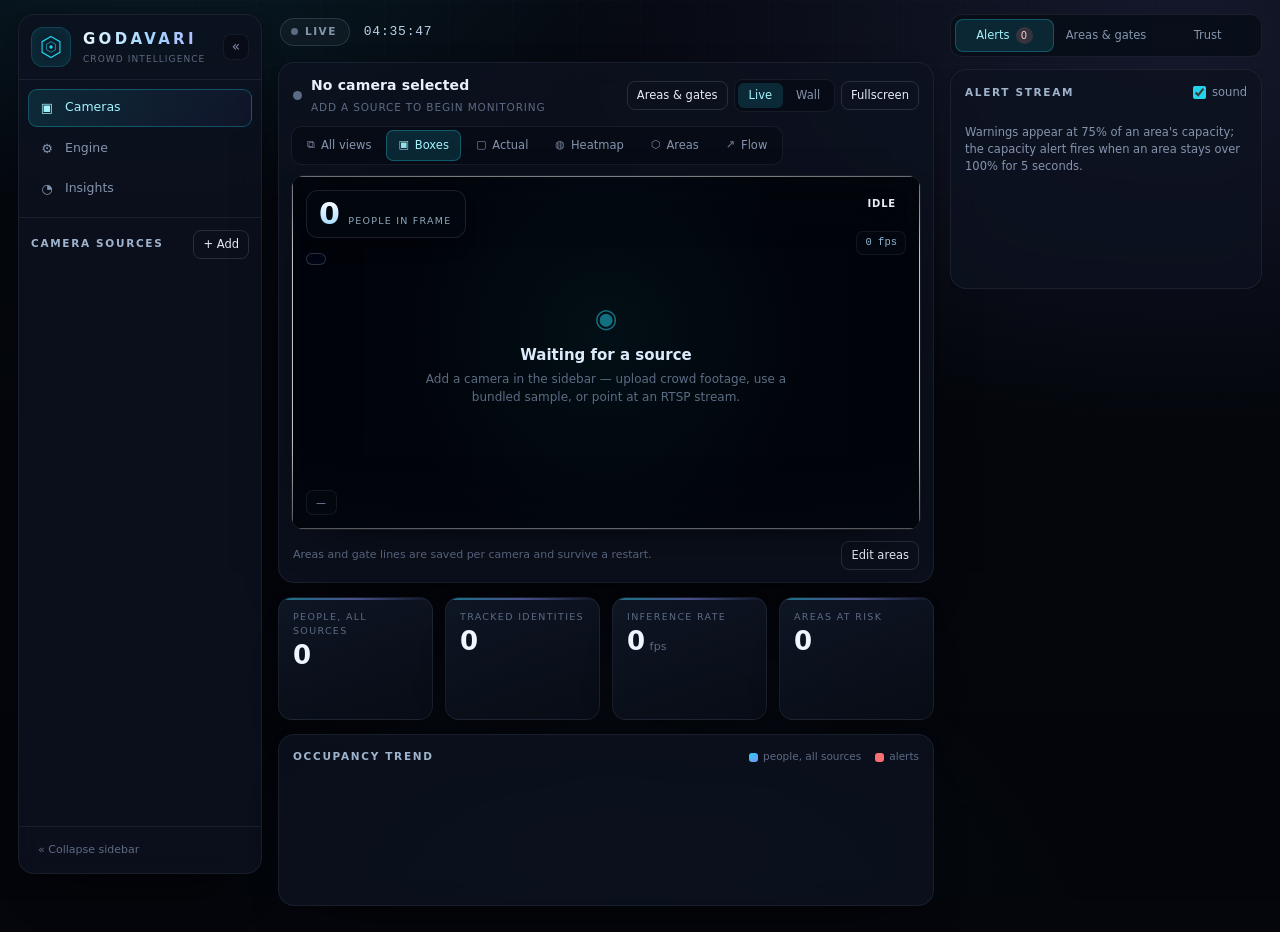
==== commit eed892f1: "docs: refresh operations dashboard and reports" ====
--- a/static/index.html
+++ b/static/index.html
@@ -12,91 +12,150 @@
 <div class="ambient"></div>
 <div class="grain"></div>
 
-<!-- ============================ TOP BAR ============================ -->
-<header class="topbar">
-  <div class="brand">
-    <div class="mark" aria-hidden="true">
-      <svg viewBox="0 0 32 32" fill="none">
-        <path d="M16 3l11 6.4v13.2L16 29 5 22.6V9.4L16 3z" stroke="url(#g1)" stroke-width="1.4"/>
-        <path d="M16 9.5l5.6 3.2v6.6L16 22.5l-5.6-3.2v-6.6L16 9.5z" stroke="url(#g1)" stroke-width="1.1" opacity=".65"/>
-        <circle cx="16" cy="16" r="2.1" fill="#22d3ee"/>
-        <defs><linearGradient id="g1" x1="5" y1="3" x2="27" y2="29">
-          <stop stop-color="#22d3ee"/><stop offset="1" stop-color="#818cf8"/>
-        </linearGradient></defs>
-      </svg>
-    </div>
-    <div class="brand-text">
-      <h1>GODAVARI</h1>
-      <span>Crowd Intelligence Platform</span>
-    </div>
-  </div>
-
-  <div class="topbar-mid">
-    <div class="live-pill" id="live-pill"><i></i><span>LIVE</span></div>
-    <div class="clock" id="clock">--:--:--</div>
-  </div>
-
-  <div class="topmeta" id="topmeta"></div>
-</header>
-
-<!-- ============================= SHELL ============================= -->
-<main class="shell">
-  <!-- ---------------------------- LEFT ---------------------------- -->
-  <aside class="rail rail-left">
-    <section class="card">
-      <div class="card-head">
-        <h2>Camera sources</h2>
-        <button id="btn-add" class="btn ghost sm" title="Add a camera">+ Add</button>
-      </div>
-      <div id="cam-list" class="cam-list"></div>
-    </section>
-
-    <section class="card hidden" id="add-dialog">
-      <div class="card-head"><h2>New source</h2><button class="x" id="btn-add-close">✕</button></div>
-      <label class="fld">Name <input id="cam-name" placeholder="Ghat 1 — main approach"/></label>
-      <div class="tabs">
-        <button class="tab on" data-mode="upload">Upload</button>
-        <button class="tab" data-mode="sample">Sample</button>
-        <button class="tab" data-mode="source">RTSP</button>
-      </div>
-      <div id="pane-upload" class="pane">
-        <label class="drop" id="drop">
-          <input type="file" id="file-input" accept="video/*"/>
-          <span class="drop-ico">⇪</span>
-          <b>Choose crowd footage</b>
-          <small>mp4 · avi · mov · mkv &nbsp;—&nbsp; or drop a file</small>
-          <em id="file-label"></em>
+<div class="app" id="app">
+
+  <!-- ============================ SIDEBAR ============================ -->
+  <aside class="sidebar" id="sidebar" aria-label="Sources and settings">
+    <div class="side-head">
+      <div class="brand">
+        <div class="mark" aria-hidden="true">
+          <svg viewBox="0 0 32 32" fill="none">
+            <path d="M16 3l11 6.4v13.2L16 29 5 22.6V9.4L16 3z" stroke="url(#g1)" stroke-width="1.4"/>
+            <path d="M16 9.5l5.6 3.2v6.6L16 22.5l-5.6-3.2v-6.6L16 9.5z" stroke="url(#g1)" stroke-width="1.1" opacity=".65"/>
+            <circle cx="16" cy="16" r="2.1" fill="#22d3ee"/>
+            <defs><linearGradient id="g1" x1="5" y1="3" x2="27" y2="29">
+              <stop stop-color="#22d3ee"/><stop offset="1" stop-color="#818cf8"/>
+            </linearGradient></defs>
+          </svg>
+        </div>
+        <div class="brand-text">
+          <h1>GODAVARI</h1>
+          <span>Crowd intelligence</span>
+        </div>
+      </div>
+      <button id="btn-side-toggle" class="side-toggle" title="Collapse sidebar"
+              aria-label="Collapse sidebar" aria-expanded="true">«</button>
+    </div>
+
+    <nav class="side-nav" role="tablist" aria-label="Sections">
+      <button class="side-tab on" data-panel="cameras" role="tab" aria-selected="true">
+        <span class="ico" aria-hidden="true">▣</span><span class="lbl">Cameras</span>
+      </button>
+      <button class="side-tab" data-panel="engine" role="tab" aria-selected="false">
+        <span class="ico" aria-hidden="true">⚙</span><span class="lbl">Engine</span>
+      </button>
+      <button class="side-tab" data-panel="insights" role="tab" aria-selected="false">
+        <span class="ico" aria-hidden="true">◔</span><span class="lbl">Insights</span>
+      </button>
+    </nav>
+
+    <div class="side-body">
+      <!-- ---------------------------- CAMERAS ---------------------------- -->
+      <section id="panel-cameras" class="side-panel on">
+        <div class="panel-title">
+          <h2>Camera sources</h2>
+          <button id="btn-add" class="btn ghost sm" title="Add a camera">+ Add</button>
+        </div>
+        <div id="cam-list" class="cam-list"></div>
+
+        <section class="subcard hidden" id="add-dialog">
+          <div class="subcard-head"><h3>New source</h3><button class="x" id="btn-add-close">✕</button></div>
+          <label class="fld">Name <input id="cam-name" placeholder="Ghat 1 — main approach"/></label>
+          <div class="tabs">
+            <button class="tab on" data-mode="upload">Upload</button>
+            <button class="tab" data-mode="sample">Sample</button>
+            <button class="tab" data-mode="source">RTSP</button>
+          </div>
+          <div id="pane-upload" class="pane">
+            <label class="drop" id="drop">
+              <input type="file" id="file-input" accept="video/*"/>
+              <span class="drop-ico">⇪</span>
+              <b>Choose crowd footage</b>
+              <small>mp4 · avi · mov · mkv &nbsp;—&nbsp; or drop a file</small>
+              <em id="file-label"></em>
+            </label>
+            <label class="chk"><input type="checkbox" id="loop-input" checked/> Loop playback</label>
+          </div>
+          <div id="pane-sample" class="pane hidden">
+            <select id="sample-select"></select>
+          </div>
+          <div id="pane-source" class="pane hidden">
+            <input id="source-input" placeholder="rtsp://user:pass@ip:554/stream  ·  or  0"/>
+          </div>
+          <div class="row-end">
+            <span id="add-progress" class="muted sm"></span>
+            <button id="btn-start" class="btn primary">Start monitoring</button>
+          </div>
+        </section>
+      </section>
+
+      <!-- ----------------------------- ENGINE ---------------------------- -->
+      <section id="panel-engine" class="side-panel">
+        <div class="panel-title">
+          <h2>Engine</h2>
+          <span class="pill" id="engine-state">…</span>
+        </div>
+        <dl class="kv" id="sys-kv"></dl>
+        <label class="fld detector-profile-label">Detection profile
+          <select id="detector-profile" aria-label="Detection profile">
+            <option value="balanced">Balanced · faster</option>
+            <option value="dense">Dense crowd · more detail</option>
+            <option value="custom">Configured defaults</option>
+          </select>
         </label>
-        <label class="chk"><input type="checkbox" id="loop-input" checked/> Loop playback</label>
-      </div>
-      <div id="pane-sample" class="pane hidden">
-        <select id="sample-select"></select>
-      </div>
-      <div id="pane-source" class="pane hidden">
-        <input id="source-input" placeholder="rtsp://user:pass@ip:554/stream  ·  or  0"/>
-      </div>
-      <div class="row-end">
-        <span id="add-progress" class="muted sm"></span>
-        <button id="btn-start" class="btn primary">Start monitoring</button>
-      </div>
-    </section>
-
-    <section class="card sys">
-      <div class="card-head"><h2>Engine</h2><span class="pill" id="engine-state">…</span></div>
-      <dl class="kv" id="sys-kv"></dl>
-      <label class="fld detector-profile-label">Detection profile
-        <select id="detector-profile" aria-label="Detection profile">
-          <option value="balanced">Balanced · faster</option>
-          <option value="dense">Dense crowd · more detail</option>
-          <option value="custom">Configured defaults</option>
-        </select>
-      </label>
-      <p class="muted sm detector-profile-note" id="detector-profile-note">Dense mode uses a larger image and lower confidence threshold. It can improve small-person recall, with slower inference and more false detections.</p>
-    </section>
+        <p class="muted sm detector-profile-note" id="detector-profile-note">Dense mode uses a larger image and lower confidence threshold. It can improve small-person recall, with slower inference and more false detections.</p>
+      </section>
+
+      <!-- ---------------------------- INSIGHTS --------------------------- -->
+      <section id="panel-insights" class="side-panel">
+        <div class="panel-title">
+          <h2>Event intelligence</h2>
+          <span class="pill" id="analytics-window">24h</span>
+        </div>
+        <div class="toolgroup tight">
+          <select id="analytics-period" aria-label="Analytics event window">
+            <option value="6">6 hours</option><option value="24" selected>24 hours</option>
+            <option value="72">3 days</option><option value="168">7 days</option>
+          </select>
+          <button id="btn-analytics" class="btn ghost sm">Refresh</button>
+        </div>
+        <div id="analytics-summary" class="analytics-grid"><div class="empty-zone">Collecting samples for forecasts and event comparisons…</div></div>
+        <p class="muted sm note">Forecasts use recent linear trends. Queue time and bottleneck signals are estimates; confirm against live camera conditions and on-site staff.</p>
+
+        <div class="toolgroup tight reports">
+          <a class="btn ghost sm" href="/api/reports/daily.pdf">Daily PDF</a>
+          <a class="btn ghost sm" href="/api/reports/event.pdf?hours=6">Event PDF · 6h</a>
+        </div>
+
+        <div class="panel-title spaced">
+          <h2>Heatmap timeline</h2>
+          <button id="btn-heatmap-play" class="btn ghost sm">Play</button>
+        </div>
+        <select id="heatmap-camera" aria-label="Camera for heatmap timeline"></select>
+        <canvas id="heatmap-history" aria-label="Historical crowd heatmap"></canvas>
+        <div class="archive-controls">
+          <input id="heatmap-range" type="range" min="0" max="0" value="0" disabled/>
+          <span id="heatmap-time" class="muted sm">No archived heatmaps yet</span>
+        </div>
+      </section>
+    </div>
+
+    <div class="side-foot">
+      <button id="btn-side-toggle-2" class="side-collapse" title="Collapse sidebar">« Collapse sidebar</button>
+    </div>
   </aside>
 
-  <!-- --------------------------- CENTER --------------------------- -->
-  <section class="rail rail-mid">
+  <!-- =========================== WORKSPACE =========================== -->
+  <main class="workspace">
+
+    <header class="topbar">
+      <div class="topbar-mid">
+        <div class="live-pill" id="live-pill"><i></i><span>LIVE</span></div>
+        <div class="clock" id="clock">--:--:--</div>
+      </div>
+      <div class="topmeta" id="topmeta"></div>
+    </header>
+
     <div class="card stage-card">
       <div class="stage-head">
         <div class="cam-id">
@@ -107,33 +166,51 @@
           </div>
         </div>
         <div class="stage-tools">
+          <button id="btn-areas" class="btn ghost sm" title="Set up areas and gate lines">Areas &amp; gates</button>
           <div class="seg" id="view-seg">
             <button data-view="live" class="on">Live</button>
             <button data-view="wall">Wall</button>
           </div>
-          <button id="btn-fullscreen" class="btn ghost sm" title="Fullscreen control room">Fullscreen</button>
-        </div>
-      </div>
-
-      <div class="operator-toolbar">
-        <div class="preset-row" role="group" aria-label="Operator overlay presets">
-          <button class="preset-btn on" data-preset="safety" title="Safety overlay preset · 1"><span>Safety</span><small>Capacity</small></button>
-          <button class="preset-btn" data-preset="flow" title="Flow overlay preset · 2"><span>Flow</span><small>Direction</small></button>
-          <button class="preset-btn" data-preset="density" title="Density overlay preset · 3"><span>Density</span><small>Hotspots</small></button>
-          <button class="preset-btn" data-preset="access" title="Access overlay preset · 4"><span>Access</span><small>Gates</small></button>
-          <button class="preset-btn" data-preset="clean" title="Minimal overlay preset · 5"><span>Clean</span><small>Video</small></button>
-        </div>
-        <details class="overlay-options">
-          <summary>Layers & display</summary>
-          <div class="overlay-popover">
-            <button class="tgl" data-ov="heatmap">Heatmap</button>
-            <button class="tgl on" data-ov="zones">Zones</button>
-            <button class="tgl" data-ov="flow">Flow arrows</button>
-            <button class="tgl on" data-ov="countLines">Entry / exit lines</button>
-            <button class="tgl on" data-ov="detections">Detection boxes</button>
-            <label class="opacity-control">Heatmap opacity <input id="heat-opacity" type="range" min="10" max="90" value="58"/><output id="heat-opacity-value">58%</output></label>
-          </div>
-        </details>
+          <button id="btn-fullscreen" class="btn ghost sm" title="Fullscreen wall">Fullscreen</button>
+        </div>
+      </div>
+
+      <div class="view-row">
+        <div class="cam-views" id="cam-views" role="tablist" aria-label="Camera view">
+          <button class="camview" data-camview="all" role="tab" aria-selected="false"
+                  title="All views at once (0)"><span class="cv-ico">⧉</span>All views</button>
+          <button class="camview on" data-camview="boxes" role="tab" aria-selected="true"
+                  title="Detection boxes over the live feed (1)"><span class="cv-ico">▣</span>Boxes</button>
+          <button class="camview" data-camview="actual" role="tab" aria-selected="false"
+                  title="Clean feed, no overlay (2)"><span class="cv-ico">▢</span>Actual</button>
+          <button class="camview" data-camview="heatmap" role="tab" aria-selected="false"
+                  title="Density heatmap (3)"><span class="cv-ico">◍</span>Heatmap</button>
+          <button class="camview" data-camview="areas" role="tab" aria-selected="false"
+                  title="Areas isolated and colour-coded (4)"><span class="cv-ico">⬡</span>Areas</button>
+          <button class="camview" data-camview="flow" role="tab" aria-selected="false"
+                  title="Movement direction per area (5)"><span class="cv-ico">↗</span>Flow</button>
+        </div>
+        <label class="heat-op hidden" id="heat-op-wrap">Heatmap opacity
+          <input id="heat-opacity" type="range" min="10" max="90" value="58"/>
+          <output id="heat-opacity-value">58%</output>
+        </label>
+      </div>
+
+      <div id="draw-banner" class="draw-banner hidden">
+        <span class="db-ico" aria-hidden="true">✎</span>
+        <span class="db-text" id="draw-banner-text">Click the corners of the area on the video.</span>
+        <span class="db-fields" id="area-fields">
+          <input id="zone-name" placeholder="Area name" size="12" aria-label="Area name"/>
+          <label class="db-cap">capacity <input id="zone-cap" type="number" min="1" value="20"/></label>
+        </span>
+        <span class="db-fields hidden" id="gate-fields">
+          <input id="gate-name" placeholder="Gate name" size="12" aria-label="Gate name"/>
+        </span>
+        <span class="db-actions">
+          <button id="btn-undo-pt" class="btn ghost sm">Undo point</button>
+          <button id="btn-finish" class="btn primary sm">Save area</button>
+          <button id="btn-cancel-draw" class="btn ghost sm">Cancel</button>
+        </span>
       </div>
 
       <div class="stage" id="stage">
@@ -145,6 +222,7 @@
             <b id="hud-count">0</b>
             <span>people in frame</span>
           </div>
+          <div class="trust" id="hud-trust" hidden></div>
         </div>
         <div class="hud hud-tr">
           <span class="lvl" id="hud-level">IDLE</span>
@@ -157,12 +235,32 @@
         <div class="stage-empty" id="stage-empty">
           <div class="se-icon">◉</div>
           <h3>Waiting for a source</h3>
-          <p>Add a camera on the left — upload crowd footage, use the bundled sample, or point at an RTSP stream.</p>
-        </div>
-        <div id="draw-hint" class="draw-hint hidden">
-          Click on the frame to place polygon points · <b>Finish</b> closes the loop · <b>Esc</b> cancels
+          <p>Add a camera in the sidebar — upload crowd footage, use a bundled sample, or point at an RTSP stream.</p>
         </div>
         <div class="flush" id="flush"></div>
+      </div>
+
+      <img id="feed-raw" class="feed-raw" alt=""/>
+
+      <div class="mosaic hidden" id="mosaic">
+        <div class="mosaic-head" id="mosaic-head">All views</div>
+        <div class="mosaic-grid" id="mosaic-grid">
+          <div class="mtile" data-mview="boxes" role="button" tabindex="0" title="Open the boxes view">
+            <canvas></canvas><span class="mtag">▣ Boxes</span>
+          </div>
+          <div class="mtile" data-mview="actual" role="button" tabindex="0" title="Open the clean view">
+            <canvas></canvas><span class="mtag">▢ Actual</span>
+          </div>
+          <div class="mtile" data-mview="heatmap" role="button" tabindex="0" title="Open the heatmap view">
+            <canvas></canvas><span class="mtag">◍ Heatmap</span>
+          </div>
+          <div class="mtile" data-mview="areas" role="button" tabindex="0" title="Open the area view">
+            <canvas></canvas><span class="mtag">⬡ Areas</span>
+          </div>
+          <div class="mtile" data-mview="flow" role="button" tabindex="0" title="Open the flow view">
+            <canvas></canvas><span class="mtag">↗ Flow</span>
+          </div>
+        </div>
       </div>
 
       <div class="wall-wrap hidden" id="wall-wrap">
@@ -170,18 +268,8 @@
       </div>
 
       <div class="stage-foot">
-        <div class="toolgroup">
-          <label class="switch"><input type="checkbox" id="chk-draw"/><span></span>Draw zone</label>
-          <button id="btn-grid" class="btn ghost sm">Auto-grid</button>
-          <button id="btn-count-line" class="btn ghost sm" title="Configure a virtual entry/exit line">Count line</button>
-          <button id="btn-clear-zones" class="btn ghost sm">Clear zones</button>
-          <button id="btn-del-cam" class="btn ghost sm danger">Remove source</button>
-        </div>
-        <div id="new-zone-form" class="newzone hidden">
-          <input id="zone-name" placeholder="Zone name" size="12"/>
-          <input id="zone-cap" type="number" min="1" value="20" title="capacity (people)"/>
-          <button id="btn-finish" class="btn primary sm">Finish zone</button>
-        </div>
+        <span class="foot-hint" id="foot-hint">Areas and gate lines are saved per camera and survive a restart.</span>
+        <button id="btn-edit-areas" class="btn ghost sm">Edit areas</button>
       </div>
     </div>
 
@@ -197,51 +285,83 @@
       </div>
       <canvas id="trend"></canvas>
     </div>
-
-    <section class="card analytics-card">
-      <div class="card-head">
-        <h2>Event intelligence</h2>
-        <div class="toolgroup"><select id="analytics-period" aria-label="Analytics event window">
-          <option value="6">6 hours</option><option value="24" selected>24 hours</option>
-          <option value="72">3 days</option><option value="168">7 days</option></select>
-          <span class="pill" id="analytics-window">24h</span>
-          <a class="btn ghost sm" href="/api/reports/daily.pdf">Daily PDF</a>
-          <a class="btn ghost sm" href="/api/reports/event.pdf?hours=6">Event PDF · 6h</a>
-          <button id="btn-analytics" class="btn ghost sm">Refresh</button></div>
-      </div>
-      <div id="analytics-summary" class="analytics-grid"><div class="empty-zone">Collecting samples for forecasts and event comparisons…</div></div>
-      <p class="muted sm">Forecasts use recent linear trends. Queue time and bottleneck signals are estimates; confirm against live camera conditions and on-site staff.</p>
+  </main>
+
+  <!-- =========================== INSPECTOR =========================== -->
+  <aside class="inspector" id="inspector" aria-label="Alerts, areas and trust">
+    <div class="ins-tabs" role="tablist" aria-label="Inspector sections">
+      <button class="ins-tab on" data-ins="alerts" role="tab" aria-selected="true">
+        Alerts <span class="badge" id="alert-badge">0</span>
+      </button>
+      <button class="ins-tab" data-ins="areas" role="tab" aria-selected="false">Areas &amp; gates</button>
+      <button class="ins-tab" data-ins="trust" role="tab" aria-selected="false">Trust</button>
+    </div>
+
+    <!-- ----------------------------- ALERTS ---------------------------- -->
+    <section class="ins-panel on" id="insp-alerts">
+      <div class="card alerts-card">
+        <div class="card-head">
+          <h2>Alert stream</h2>
+          <label class="chk"><input type="checkbox" id="chk-sound" checked/> sound</label>
+        </div>
+        <div id="alert-feed" class="alert-feed"></div>
+        <p class="muted sm note">Warnings appear at 75% of an area's capacity; the capacity alert fires when an area stays over 100% for 5 seconds.</p>
+      </div>
     </section>
 
-    <section class="card archive-card">
-      <div class="card-head"><h2>Heatmap timeline</h2><div class="toolgroup">
-        <select id="heatmap-camera" aria-label="Camera for heatmap timeline"></select>
-        <button id="btn-heatmap-play" class="btn ghost sm">Play</button></div></div>
-      <canvas id="heatmap-history" aria-label="Historical crowd heatmap"></canvas>
-      <div class="archive-controls"><input id="heatmap-range" type="range" min="0" max="0" value="0" disabled/>
-        <span id="heatmap-time" class="muted sm">No archived heatmaps yet</span></div>
+    <!-- ----------------------------- AREAS ----------------------------- -->
+    <section class="ins-panel" id="insp-areas">
+      <div class="card">
+        <div class="card-head">
+          <h2>Areas</h2>
+          <span class="pill" id="zone-count">0</span>
+        </div>
+        <ul class="steps" id="area-steps">
+          <li><b>1</b> Press <em>New area</em>.</li>
+          <li><b>2</b> Click each corner on the video.</li>
+          <li><b>3</b> Name it, set capacity, press <em>Save area</em>.</li>
+        </ul>
+        <div class="area-actions">
+          <button id="btn-new-area" class="btn primary sm">＋ New area</button>
+          <button id="btn-grid" class="btn ghost sm" title="Split the frame into equal areas">Auto-grid</button>
+          <button id="btn-clear-zones" class="btn ghost sm danger">Clear all</button>
+        </div>
+        <div id="zone-list" class="zone-list"></div>
+      </div>
+
+      <div class="card">
+        <div class="card-head">
+          <h2>Gate lines</h2>
+          <span class="pill" id="gate-count">0</span>
+        </div>
+        <p class="muted sm note">A gate line counts people crossing an entrance or exit, in each direction.</p>
+        <div class="area-actions">
+          <button id="btn-count-line" class="btn ghost sm">＋ Add gate line</button>
+        </div>
+        <div id="gate-list" class="gate-list"></div>
+      </div>
+
+      <div class="card">
+        <div class="card-head"><h2>This source</h2></div>
+        <button id="btn-del-cam" class="btn ghost sm danger">Remove this source</button>
+      </div>
     </section>
-  </section>
-
-  <!-- ---------------------------- RIGHT --------------------------- -->
-  <aside class="rail rail-right">
-    <section class="card">
-      <div class="card-head">
-        <h2>Zone telemetry</h2>
-        <span class="pill" id="zone-count">0</span>
-      </div>
-      <div id="zone-list" class="zone-list"></div>
-    </section>
-
-    <section class="card alerts-card">
-      <div class="card-head">
-        <h2>Alert stream</h2>
-        <label class="chk"><input type="checkbox" id="chk-sound" checked/> sound</label>
-      </div>
-      <div id="alert-feed" class="alert-feed"></div>
+
+    <!-- ----------------------------- TRUST ----------------------------- -->
+    <section class="ins-panel" id="insp-trust">
+      <div class="card health-card">
+        <div class="card-head">
+          <h2>Analytics trust</h2>
+          <span class="pill" id="health-state">…</span>
+        </div>
+        <div id="analytics-health" class="health-list">
+          <div class="empty-zone">Waiting for the first inference…</div>
+        </div>
+        <p class="muted sm note">A camera can stream perfectly while detection has failed. Unmeasured isn’t empty: those states are marked degraded, never shown as a safe zero.</p>
+      </div>
     </section>
   </aside>
-</main>
+</div>
 
 <div class="toasts" id="toasts"></div>
 <script src="/static/app.js"></script>
--- a/static/style.css
+++ b/static/style.css
@@ -65,12 +65,8 @@
 
 /* ---- top bar ----------------------------------------------------------- */
 .topbar {
-  position: sticky; top: 0; z-index: 40;
-  display: grid; grid-template-columns: 1fr auto 1fr; align-items: center;
-  gap: 16px; padding: 12px 22px;
-  background: linear-gradient(180deg, rgba(5, 8, 15, 0.94), rgba(5, 8, 15, 0.76));
-  border-bottom: 1px solid var(--line);
-  backdrop-filter: blur(18px);
+  display: flex; align-items: center; justify-content: space-between;
+  gap: 14px; padding: 4px 2px 2px; flex-wrap: wrap;
 }
 .brand { display: flex; align-items: center; gap: 12px; min-width: 0; }
 .mark {
@@ -86,8 +82,8 @@
   -webkit-background-clip: text; background-clip: text; color: transparent;
 }
 .brand-text span {
-  display: block; font-size: 10px; letter-spacing: 0.16em;
-  text-transform: uppercase; color: var(--dim); margin-top: 1px;
+  display: block; font-size: 9px; letter-spacing: 0.12em; white-space: nowrap;
+  text-transform: uppercase; color: var(--dim); margin-top: 2px;
 }
 .topbar-mid { display: flex; align-items: center; gap: 14px; justify-self: center; }
 .live-pill {
@@ -125,13 +121,152 @@
 .chip.warn .cdot { background: var(--warn); }
 
 /* ---- layout ------------------------------------------------------------ */
-.shell {
-  display: grid; grid-template-columns: 272px minmax(0, 1fr) 336px;
-  gap: 16px; padding: 16px 22px 26px; align-items: start;
+/* Three columns: a collapsible sidebar for sources and settings, one calm
+   workspace centred on the video, and an inspector for alerts and areas. */
+.app {
+  display: grid;
+  grid-template-columns: 276px minmax(0, 1fr) 344px;
+  gap: 16px; padding: 14px 18px 26px; align-items: start;
   max-width: 1920px; margin: 0 auto;
 }
-.rail { display: flex; flex-direction: column; gap: 16px; min-width: 0; }
-.rail-left, .rail-right { position: sticky; top: 78px; }
+.app[data-side="closed"] { grid-template-columns: 64px minmax(0, 1fr) 344px; }
+.workspace { display: flex; flex-direction: column; gap: 14px; min-width: 0; }
+.inspector {
+  position: sticky; top: 14px; min-width: 0;
+  display: flex; flex-direction: column; gap: 12px;
+  max-height: calc(100vh - 40px);
+}
+
+/* ---- sidebar ----------------------------------------------------------- */
+.sidebar {
+  position: sticky; top: 14px;
+  display: flex; flex-direction: column;
+  height: calc(100vh - 40px); min-height: 420px;
+  background: var(--panel); border: 1px solid var(--line);
+  border-radius: var(--radius); box-shadow: var(--shadow);
+  backdrop-filter: blur(14px); overflow: hidden;
+}
+.side-head {
+  display: flex; align-items: center; gap: 10px;
+  padding: 12px; border-bottom: 1px solid var(--line);
+}
+.side-head .brand { flex: 1; }
+.side-head .brand-text { min-width: 0; overflow: hidden; }
+.side-toggle {
+  flex: none; width: 26px; height: 26px; border-radius: 8px; cursor: pointer;
+  border: 1px solid var(--line); background: rgba(6, 11, 20, .7);
+  color: var(--muted); font: inherit; line-height: 1; transition: .15s;
+}
+.side-toggle:hover { color: var(--accent); border-color: rgba(34, 211, 238, .45); }
+.side-nav { display: flex; flex-direction: column; gap: 3px; padding: 9px; border-bottom: 1px solid var(--line); }
+.side-tab {
+  display: flex; align-items: center; gap: 10px; width: 100%;
+  padding: 8px 10px; border-radius: 9px; cursor: pointer; text-align: left;
+  border: 1px solid transparent; background: transparent;
+  color: var(--muted); font: inherit; font-size: 12.5px; transition: .15s;
+}
+.side-tab:hover { background: rgba(148, 163, 184, .07); color: #e2ecf8; }
+.side-tab.on {
+  color: #a5f3fc; border-color: rgba(34, 211, 238, .3);
+  background: linear-gradient(100deg, rgba(34, 211, 238, .13), rgba(99, 102, 241, .06));
+}
+.side-tab .ico { width: 16px; text-align: center; font-size: 13px; flex: none; }
+.side-body { flex: 1; overflow-y: auto; padding: 12px; min-height: 0; }
+.side-panel { display: none; }
+.side-panel.on { display: block; }
+.panel-title { display: flex; align-items: center; justify-content: space-between; gap: 8px; margin-bottom: 10px; }
+.panel-title.spaced { margin-top: 18px; }
+.panel-title h2 {
+  margin: 0; font-size: 10.5px; font-weight: 700; letter-spacing: .16em;
+  text-transform: uppercase; color: #9fb3cc;
+}
+.side-foot { padding: 8px 10px; border-top: 1px solid var(--line); }
+.side-collapse {
+  width: 100%; text-align: left; cursor: pointer; font: inherit; font-size: 11px;
+  padding: 6px 8px; border-radius: 8px; border: 1px solid transparent;
+  background: transparent; color: var(--dim);
+}
+.side-collapse:hover { color: var(--muted); background: rgba(148, 163, 184, .07); }
+.subcard {
+  margin-top: 10px; padding: 11px; border-radius: 12px;
+  border: 1px solid var(--line-strong); background: rgba(8, 13, 23, .9);
+}
+.subcard-head { display: flex; align-items: center; justify-content: space-between; margin-bottom: 9px; }
+.subcard-head h3 { margin: 0; font-size: 11px; letter-spacing: .12em; text-transform: uppercase; color: #9fb3cc; }
+
+/* collapsed rail: icons only */
+.app[data-side="closed"] .sidebar .brand-text,
+.app[data-side="closed"] .sidebar .lbl,
+.app[data-side="closed"] .side-head .side-toggle { display: none; }
+.app[data-side="closed"] .sidebar .side-collapse { text-align: center; font-size: 0; padding: 7px 0; }
+.app[data-side="closed"] .sidebar .side-collapse::before { content: "»"; font-size: 15px; color: var(--muted); }
+.app[data-side="closed"] .sidebar .side-head { justify-content: center; padding: 12px 8px; }
+.app[data-side="closed"] .sidebar .side-head .brand { flex: none; }
+.app[data-side="closed"] .sidebar .mark { width: 34px; height: 34px; }
+.app[data-side="closed"] .sidebar .side-nav { padding: 9px 7px; }
+.app[data-side="closed"] .sidebar .side-tab { justify-content: center; padding: 10px 0; }
+.app[data-side="closed"] .sidebar .side-tab .ico { font-size: 15px; }
+.app[data-side="closed"] .sidebar .side-body { display: none; }
+
+/* ---- inspector tabs ---------------------------------------------------- */
+.ins-tabs {
+  display: flex; gap: 3px; padding: 4px;
+  border: 1px solid var(--line); border-radius: 12px;
+  background: rgba(8, 13, 23, .85);
+}
+.ins-tab {
+  flex: 1; display: inline-flex; align-items: center; justify-content: center; gap: 6px;
+  padding: 7px 8px; border-radius: 8px; cursor: pointer;
+  border: 1px solid transparent; background: transparent;
+  color: var(--muted); font: inherit; font-size: 11.5px; white-space: nowrap; transition: .15s;
+}
+.ins-tab:hover { color: #dbe8f7; background: rgba(148, 163, 184, .07); }
+.ins-tab.on { color: #a5f3fc; background: rgba(34, 211, 238, .13); border-color: rgba(34, 211, 238, .28); }
+.ins-tab .badge {
+  min-width: 17px; padding: 1px 5px; border-radius: 999px;
+  background: rgba(248, 113, 113, .18); color: #fecaca; font-size: 10px;
+  font-variant-numeric: tabular-nums;
+}
+.ins-tab .badge[data-zero="1"] { background: rgba(148, 163, 184, .12); color: var(--dim); }
+.ins-panel { display: none; overflow-y: auto; min-height: 0; }
+.ins-panel.on { display: block; }
+.ins-panel .card + .card { margin-top: 12px; }
+
+/* ---- area editor ------------------------------------------------------- */
+.steps { list-style: none; margin: 0 0 11px; padding: 0; display: flex; flex-direction: column; gap: 5px; font-size: 11.5px; color: var(--dim); }
+.steps li { display: flex; gap: 8px; align-items: baseline; line-height: 1.45; }
+.steps b {
+  flex: none; width: 16px; height: 16px; border-radius: 50%; display: inline-grid; place-items: center;
+  font-size: 9.5px; background: rgba(34, 211, 238, .13); color: #67e8f9;
+  border: 1px solid rgba(34, 211, 238, .3);
+}
+.steps em { font-style: normal; color: #a9c2da; }
+.area-actions { display: flex; gap: 6px; flex-wrap: wrap; margin-bottom: 10px; }
+.gate-list { display: flex; flex-direction: column; gap: 6px; }
+.gate-row {
+  display: flex; align-items: center; gap: 8px; padding: 7px 9px;
+  border-radius: 9px; border: 1px solid var(--line); background: rgba(12, 19, 32, .6);
+  font-size: 11.5px;
+}
+.gate-row .g-name { flex: 1; min-width: 0; overflow: hidden; text-overflow: ellipsis; white-space: nowrap; color: #dbe8f7; }
+.gate-row .g-io { font-family: var(--mono); font-size: 10.5px; color: #7dd3fc; font-variant-numeric: tabular-nums; }
+
+/* ---- drawing banner ---------------------------------------------------- */
+.draw-banner {
+  display: flex; align-items: center; gap: 10px; flex-wrap: wrap;
+  margin-bottom: 10px; padding: 9px 11px; border-radius: 11px;
+  border: 1px solid rgba(251, 146, 60, .45);
+  background: linear-gradient(100deg, rgba(251, 146, 60, .16), rgba(251, 146, 60, .05));
+  font-size: 11.5px; color: #ffe4d0;
+}
+.draw-banner .db-ico { color: #fb923c; font-size: 13px; }
+.draw-banner .db-text { flex: 1; min-width: 180px; }
+.draw-banner .db-fields { display: inline-flex; gap: 7px; align-items: center; }
+.draw-banner .db-cap { display: inline-flex; gap: 5px; align-items: center; color: #f7c9a8; }
+.draw-banner input { padding: 4px 8px; font-size: 11.5px; border-radius: 7px; }
+.draw-banner input[type="number"] { width: 64px; }
+.draw-banner .db-actions { display: inline-flex; gap: 6px; margin-left: auto; }
+.foot-hint { font-size: 11px; color: var(--dim); }
 
 .card {
   background: var(--panel);
@@ -186,13 +321,16 @@
 /* ---- camera list ------------------------------------------------------- */
 .cam-list { display: flex; flex-direction: column; gap: 7px; }
 .cam-item {
-  position: relative; display: grid; grid-template-columns: auto 1fr auto;
+  position: relative; display: grid; grid-template-columns: auto minmax(0, 1fr);
   align-items: center; gap: 9px;
   padding: 9px 10px; border-radius: 11px; cursor: pointer;
   border: 1px solid var(--line);
   background: rgba(13, 20, 34, 0.55);
   transition: border-color .15s, background .15s, transform .12s;
 }
+.cam-body { min-width: 0; }
+.cam-foot { display: flex; align-items: center; justify-content: space-between; gap: 8px; margin-top: 5px; }
+.cam-foot .lvl { font-size: 8.5px; padding: 2px 6px; }
 .cam-item:hover { border-color: rgba(34, 211, 238, 0.32); transform: translateX(1px); }
 .cam-item.sel {
   border-color: rgba(34, 211, 238, 0.5);
@@ -211,6 +349,7 @@
   font-size: 12.5px; font-weight: 600; color: #dfe9f6;
   white-space: nowrap; overflow: hidden; text-overflow: ellipsis;
 }
+.cam-item .spark { width: 56px; height: 16px; margin-left: auto; }
 .cam-item .meta { display: flex; gap: 7px; align-items: center; font-size: 10.5px; color: var(--dim); }
 .cam-item .meta b { color: #a9c0d8; font-variant-numeric: tabular-nums; }
 .cam-item .spark { width: 52px; height: 18px; opacity: .9; }
@@ -304,40 +443,53 @@
 }
 .cam-id-text .sub { font-size: 10.5px; letter-spacing: 0.08em; text-transform: uppercase; color: var(--dim); }
 .stage-tools { display: flex; align-items: center; gap: 6px; flex-wrap: wrap; }
-.operator-toolbar {
-  display: flex; align-items: center; justify-content: space-between; gap: 10px;
-  margin: 0 0 11px; padding: 8px; border: 1px solid var(--line);
-  border-radius: 12px; background: rgba(5, 10, 19, .7);
-}
-.preset-row { display: flex; gap: 5px; min-width: 0; overflow-x: auto; scrollbar-width: thin; }
-.preset-btn {
-  display: flex; flex: 1 0 auto; align-items: center; gap: 7px; min-height: 38px;
-  padding: 5px 10px; border: 1px solid transparent; border-radius: 9px;
-  background: transparent; color: #a8b6ca; text-align: left; cursor: pointer;
-  font: inherit; transition: .16s ease;
-}
-.preset-btn:hover { background: rgba(148, 163, 184, .08); color: #edf7ff; }
-.preset-btn.on { border-color: rgba(34, 211, 238, .3); color: #dffaff; background: rgba(34, 211, 238, .1); box-shadow: inset 0 0 18px rgba(34, 211, 238, .04); }
-.preset-btn span { font-size: 12px; font-weight: 700; }
-.preset-btn small { color: var(--dim); font-size: 9px; letter-spacing: .04em; text-transform: uppercase; }
-.preset-btn.on small { color: #78c9d4; }
-.overlay-options { position: relative; flex: none; }
-.overlay-options summary {
-  list-style: none; cursor: pointer; padding: 7px 10px; border: 1px solid var(--line-strong);
-  border-radius: 8px; color: #bfd0e3; font-size: 11px; white-space: nowrap;
-}
-.overlay-options summary::-webkit-details-marker { display: none; }
-.overlay-options summary::before { content: "☷"; margin-right: 7px; color: var(--accent); }
-.overlay-options[open] summary { border-color: rgba(34, 211, 238, .36); }
-.overlay-popover {
-  position: absolute; z-index: 12; top: calc(100% + 7px); right: 0; width: min(300px, 82vw);
-  display: grid; grid-template-columns: 1fr 1fr; gap: 7px; padding: 12px;
-  border: 1px solid var(--line-strong); border-radius: 12px; background: #0b1220;
-  box-shadow: 0 20px 45px rgba(0, 0, 0, .55);
-}
-.opacity-control { grid-column: 1 / -1; display: grid; grid-template-columns: 1fr auto; gap: 7px 10px; align-items: center; color: var(--muted); font-size: 11px; }
-.opacity-control input { grid-column: 1 / 2; width: 100%; accent-color: var(--accent); }
-.opacity-control output { grid-column: 2; grid-row: 2; font-family: var(--mono); color: #a5f3fc; }
+/* ---- camera views ------------------------------------------------------ */
+.view-row {
+  display: flex; align-items: center; justify-content: space-between;
+  gap: 10px; flex-wrap: wrap; margin: 0 0 10px;
+}
+.cam-views {
+  display: flex; gap: 3px; padding: 3px; flex-wrap: wrap;
+  border: 1px solid var(--line); border-radius: 10px; background: rgba(6, 11, 20, .7);
+}
+.camview {
+  display: inline-flex; align-items: center; gap: 6px;
+  padding: 6px 11px; border-radius: 7px; cursor: pointer;
+  border: 1px solid transparent; background: transparent;
+  color: var(--muted); font: inherit; font-size: 11.5px; transition: .15s;
+}
+.camview:hover { color: #e2ecf8; background: rgba(148, 163, 184, .08); }
+.camview.on { color: #a5f3fc; background: rgba(34, 211, 238, .14); border-color: rgba(34, 211, 238, .3); }
+.camview .cv-ico { font-size: 11px; opacity: .9; }
+/* ---- all-views mosaic -------------------------------------------------- */
+.feed-raw { position: absolute; width: 1px; height: 1px; opacity: 0; pointer-events: none; left: -9999px; }
+.mosaic { display: flex; flex-direction: column; gap: 8px; }
+.mosaic-head {
+  font-size: 11px; letter-spacing: .04em; color: var(--muted);
+  padding: 2px 2px 0; font-variant-numeric: tabular-nums;
+}
+.mosaic-grid { display: grid; grid-template-columns: 1fr 1fr; gap: 8px; }
+.mtile {
+  position: relative; border: 1px solid var(--line); border-radius: 11px;
+  overflow: hidden; background: #02060d; cursor: pointer;
+  aspect-ratio: var(--feed-ar, 16 / 9);
+  transition: border-color .15s, transform .15s;
+}
+.mtile:hover, .mtile:focus-visible {
+  border-color: rgba(34, 211, 238, .55); transform: translateY(-1px); outline: none;
+}
+.mtile canvas { display: block; width: 100%; height: 100%; }
+.mtag {
+  position: absolute; top: 7px; left: 7px; pointer-events: none;
+  font-size: 10px; font-weight: 650; letter-spacing: .05em;
+  padding: 3px 7px; border-radius: 6px; color: #cfe9ff;
+  background: rgba(4, 9, 17, .72); border: 1px solid rgba(148, 163, 184, .22);
+  backdrop-filter: blur(6px);
+}
+.mtile:last-child:nth-child(odd) { grid-column: 1 / -1; }
+.heat-op { display: inline-flex; align-items: center; gap: 8px; font-size: 11px; color: var(--muted); }
+.heat-op input { width: 110px; padding: 0; border: none; background: none; accent-color: var(--accent); }
+.heat-op output { font-family: var(--mono); color: #a5f3fc; }
 .seg {
   display: inline-flex; padding: 3px; gap: 2px;
   background: rgba(6, 11, 20, 0.7); border: 1px solid var(--line); border-radius: 9px;
@@ -348,16 +500,6 @@
   transition: background .15s, color .15s;
 }
 .seg button.on { background: rgba(34, 211, 238, 0.15); color: #a5f3fc; }
-.tgl {
-  font: inherit; font-size: 11px; letter-spacing: 0.04em; cursor: pointer;
-  padding: 5px 10px; border-radius: 8px;
-  border: 1px solid var(--line); background: rgba(6, 11, 20, 0.55); color: var(--dim);
-  transition: all .15s;
-}
-.tgl.on {
-  color: #67e8f9; border-color: rgba(34, 211, 238, 0.4);
-  background: rgba(34, 211, 238, 0.1);
-}
 .zone-row { cursor: pointer; transition: opacity .15s, border-color .15s, background .15s; }
 .zone-row.focused { border-color: rgba(34, 211, 238, .58); background: rgba(15, 42, 58, .55); box-shadow: 0 0 0 1px rgba(34, 211, 238, .12); }
 
@@ -384,7 +526,7 @@
   position: absolute; z-index: 3; pointer-events: none;
   display: flex; align-items: center; gap: 8px;
 }
-.hud-tl { top: 14px; left: 14px; }
+.hud-tl { top: 14px; left: 14px; flex-direction: column; align-items: flex-start; gap: 7px; }
 .hud-tr { top: 14px; right: 14px; flex-direction: column; align-items: flex-end; }
 .hud-bl { bottom: 14px; left: 14px; }
 .hud-count {
@@ -422,11 +564,6 @@
 .stage-empty .se-icon { font-size: 26px; color: rgba(34, 211, 238, 0.5); }
 .stage-empty h3 { margin: 2px 0 0; font-size: 15px; color: #dceafa; }
 .stage-empty p { margin: 0; font-size: 12px; color: var(--dim); max-width: 380px; }
-.draw-hint {
-  position: absolute; left: 0; right: 0; bottom: 0; z-index: 4;
-  padding: 9px 14px; font-size: 11.5px; font-weight: 600;
-  color: #04121f; background: linear-gradient(90deg, #22d3ee, #67e8f9);
-}
 .flush {
   position: absolute; inset: 0; z-index: 5; pointer-events: none; opacity: 0;
   background: radial-gradient(circle, rgba(248, 113, 113, 0.35), transparent 70%);
@@ -439,6 +576,14 @@
   display: flex; align-items: center; justify-content: space-between;
   gap: 10px; flex-wrap: wrap; margin-top: 11px; padding: 0 2px;
 }
+.toolgroup.tight { gap: 6px; margin-bottom: 9px; }
+.toolgroup.reports { margin-top: 10px; }
+.analytics-grid .analytics-tile span { font-size: 15px; }
+.analytics-card > p, .note { margin: 10px 0 0; line-height: 1.5; }
+.archive-controls { display: flex; flex-direction: column; gap: 6px; margin-top: 8px; }
+.archive-controls input { width: 100%; accent-color: #22d3ee; }
+#heatmap-history { display: block; width: 100%; height: 150px; border-radius: 10px; background: #070b13; margin-top: 8px; }
+#heatmap-camera { width: 100%; }
 .toolgroup { display: flex; align-items: center; gap: 7px; flex-wrap: wrap; }
 .switch {
   display: inline-flex; align-items: center; gap: 8px;
@@ -555,9 +700,12 @@
   font-size: 12.5px; font-weight: 700; font-variant-numeric: tabular-nums;
 }
 .zone-main { min-width: 0; }
-.zone-top { display: flex; align-items: center; gap: 6px; }
+.zone-top { display: flex; align-items: baseline; justify-content: space-between; gap: 8px; }
+.zone-occ { font-size: 10.5px; color: #a9c2da; font-variant-numeric: tabular-nums; white-space: nowrap; }
+.zone-occ b { color: #dbe9f8; }
+.zone-sub .lvl { font-size: 8.5px; padding: 2px 6px; }
 .zone-name {
-  font-size: 12.5px; font-weight: 600; color: #e2ecf8;
+  font-size: 12.5px; font-weight: 600; color: #e2ecf8; min-width: 0;
   white-space: nowrap; overflow: hidden; text-overflow: ellipsis;
 }
 .zone-sub { font-size: 10.5px; color: var(--dim); display: flex; gap: 8px; margin-top: 2px; flex-wrap: wrap; }
@@ -630,6 +778,10 @@
 }
 @keyframes toastin { from { opacity: 0; transform: translateX(24px) scale(.98); } to { opacity: 1; transform: none; } }
 .toast .t-ico { font-size: 17px; line-height: 1.2; }
+.toast.ok { border-color: rgba(52, 211, 153, .45); background: rgba(6, 20, 16, .94); }
+.toast.ok .t-ico, .toast.ok .t-title { color: #6ee7b7; }
+.toast.err { border-color: rgba(251, 191, 36, .5); background: rgba(22, 16, 6, .94); }
+.toast.err .t-ico, .toast.err .t-title { color: #fcd34d; }
 .toast .t-title { font-size: 11px; letter-spacing: .1em; text-transform: uppercase; color: #fca5a5; font-weight: 700; }
 .toast .t-body { font-size: 12px; color: #f4dfe0; line-height: 1.45; margin-top: 2px; }
 .toast.out { animation: toastout .25s forwards; }
@@ -645,41 +797,75 @@
 ::-webkit-scrollbar-thumb:hover { background: rgba(148, 163, 184, 0.35); background-clip: padding-box; }
 
 /* ---- responsive -------------------------------------------------------- */
-@media (max-width: 1400px) {
-  .shell { grid-template-columns: 244px minmax(0, 1fr) 306px; }
+@media (max-width: 1440px) {
+  .app { grid-template-columns: 244px minmax(0, 1fr) 312px; }
+  .app[data-side="closed"] { grid-template-columns: 60px minmax(0, 1fr) 312px; }
   .cam-id-text h2 { max-width: 30vw; }
 }
 @media (max-width: 1180px) {
-  .shell { grid-template-columns: 220px minmax(0, 1fr); }
-  .rail-right {
-    position: static; grid-column: 1 / -1;
-    display: grid; grid-template-columns: 1fr 1fr; gap: 16px; align-items: start;
+  .app { grid-template-columns: 232px minmax(0, 1fr); }
+  .app[data-side="closed"] { grid-template-columns: 60px minmax(0, 1fr); }
+  .inspector {
+    position: static; grid-column: 1 / -1; max-height: none;
   }
+  .ins-panel.on { display: grid; grid-template-columns: 1fr 1fr; gap: 12px; align-items: start; }
+  .ins-panel.on .card + .card { margin-top: 0; }
+  #insp-areas.on { grid-template-columns: 1fr 1fr; }
   .kpis { grid-template-columns: repeat(2, 1fr); }
 }
 @media (max-width: 860px) {
-  .topbar { grid-template-columns: 1fr auto; row-gap: 8px; }
-  .topbar-mid { order: 3; grid-column: 1 / -1; justify-self: start; }
-  .shell { grid-template-columns: 1fr; padding: 12px; }
-  .rail-left, .rail-right { position: static; }
-  .rail-right { grid-template-columns: 1fr; }
+  .app, .app[data-side="closed"] { grid-template-columns: 1fr; padding: 12px; }
+  .sidebar {
+    position: static; height: auto; min-height: 0;
+    flex-direction: column;
+  }
+  .app[data-side="closed"] .sidebar .side-body { display: block; }
+  .app[data-side="closed"] .sidebar .side-tab { justify-content: flex-start; padding: 8px 10px; }
+  .app[data-side="closed"] .sidebar .lbl { display: inline; }
+  .side-body { max-height: 52vh; }
+  .inspector { grid-column: auto; }
+  .ins-panel.on, #insp-areas.on { display: block; }
+  .ins-panel.on .card + .card { margin-top: 12px; }
   .kpis { grid-template-columns: 1fr 1fr; }
   .cam-id-text h2 { max-width: 60vw; }
   .brand-text span { display: none; }
   .stage-tools { justify-content: flex-start; }
   .stage-head { align-items: flex-start; flex-direction: column; }
-  .operator-toolbar { align-items: stretch; flex-direction: column; }
-  .preset-row { width: 100%; }
-  .preset-btn { flex-direction: column; justify-content: center; align-items: flex-start; gap: 0; min-width: 72px; min-height: 48px; }
-  .overlay-options summary { min-height: 40px; display: flex; align-items: center; }
-  .overlay-popover { position: static; width: 100%; margin-top: 7px; }
-  .overlay-popover .tgl { min-height: 42px; }
-  .analytics-card .card-head { align-items: flex-start; flex-wrap: wrap; }
-  .archive-card .card-head { align-items: flex-start; flex-wrap: wrap; }
-  .archive-card .toolgroup { width: 100%; }
-  .archive-card select { flex: 1; max-width: none; }
-  .archive-controls { align-items: flex-start; flex-direction: column; }
-  .archive-controls input { width: 100%; }
-  #heatmap-history { height: 190px; }
-  .stage-foot .toolgroup { flex-wrap: wrap; }
-}
+  .camview { min-height: 38px; }
+  .draw-banner .db-actions { margin-left: 0; width: 100%; }
+  .draw-banner .db-actions .btn { flex: 1; }
+}
+
+/* ---- trust / analytics-health additions (control-room conventions) ---- */
+.trust { margin-top: 8px; display: flex; align-items: center; gap: 8px; flex-wrap: wrap;
+  padding: 5px 9px; border-radius: 8px; font-size: 11px; letter-spacing: .04em;
+  background: rgba(2, 6, 23, .74); border: 1px solid rgba(148, 163, 184, .28); }
+.trust .t-ico { font-size: 12px; }
+.trust .t-label { font-weight: 700; }
+.trust .t-src { opacity: .75; font-variant-numeric: tabular-nums; }
+.trust.ok { color: #86efac; border-color: rgba(34, 197, 94, .45); }
+.trust.warn { color: #fcd34d; border-color: rgba(245, 158, 11, .5); }
+.trust.bad { color: #fca5a5; border-color: rgba(239, 68, 68, .55); background: rgba(60, 7, 10, .78); }
+.tag-degraded { color: #fca5a5; font-weight: 600; }
+.health-list { display: flex; flex-direction: column; gap: 6px; }
+.health-row { display: flex; align-items: center; gap: 8px; padding: 6px 8px;
+  border-radius: 8px; background: rgba(148, 163, 184, .06);
+  border: 1px solid rgba(148, 163, 184, .12); }
+.health-row.bad { border-color: rgba(239, 68, 68, .45); background: rgba(239, 68, 68, .08); }
+.health-row .h-ico { width: 14px; text-align: center; }
+.health-row.bad .h-ico { color: #fca5a5; }
+.health-row.ok .h-ico { color: #6ee7b7; }
+.health-row .h-body { min-width: 0; flex: 1; }
+.h-name { font-size: 12px; font-weight: 600; }
+.h-meta { font-size: 11px; opacity: .7; overflow: hidden; text-overflow: ellipsis; white-space: nowrap; }
+.h-count { font-variant-numeric: tabular-nums; font-weight: 700; }
+.pill.ok { color: #6ee7b7; border-color: rgba(34, 197, 94, .4); }
+.pill.bad { color: #fca5a5; border-color: rgba(239, 68, 68, .45); }
+.alert .a-top { flex-wrap: wrap; }
+.ack-btn { margin-left: auto; font-size: 10px; letter-spacing: .03em; padding: 3px 7px;
+  border-radius: 6px; border: 1px solid rgba(148, 163, 184, .35); background: transparent;
+  color: inherit; cursor: pointer; font-family: inherit; }
+.ack-btn:hover:not(:disabled) { border-color: rgba(34, 211, 238, .6); }
+.ack-btn:disabled { opacity: .6; cursor: default; }
+.alert.acked { opacity: .62; }
+.a-mode { font-size: 10px; opacity: .85; text-transform: uppercase; letter-spacing: .04em; }
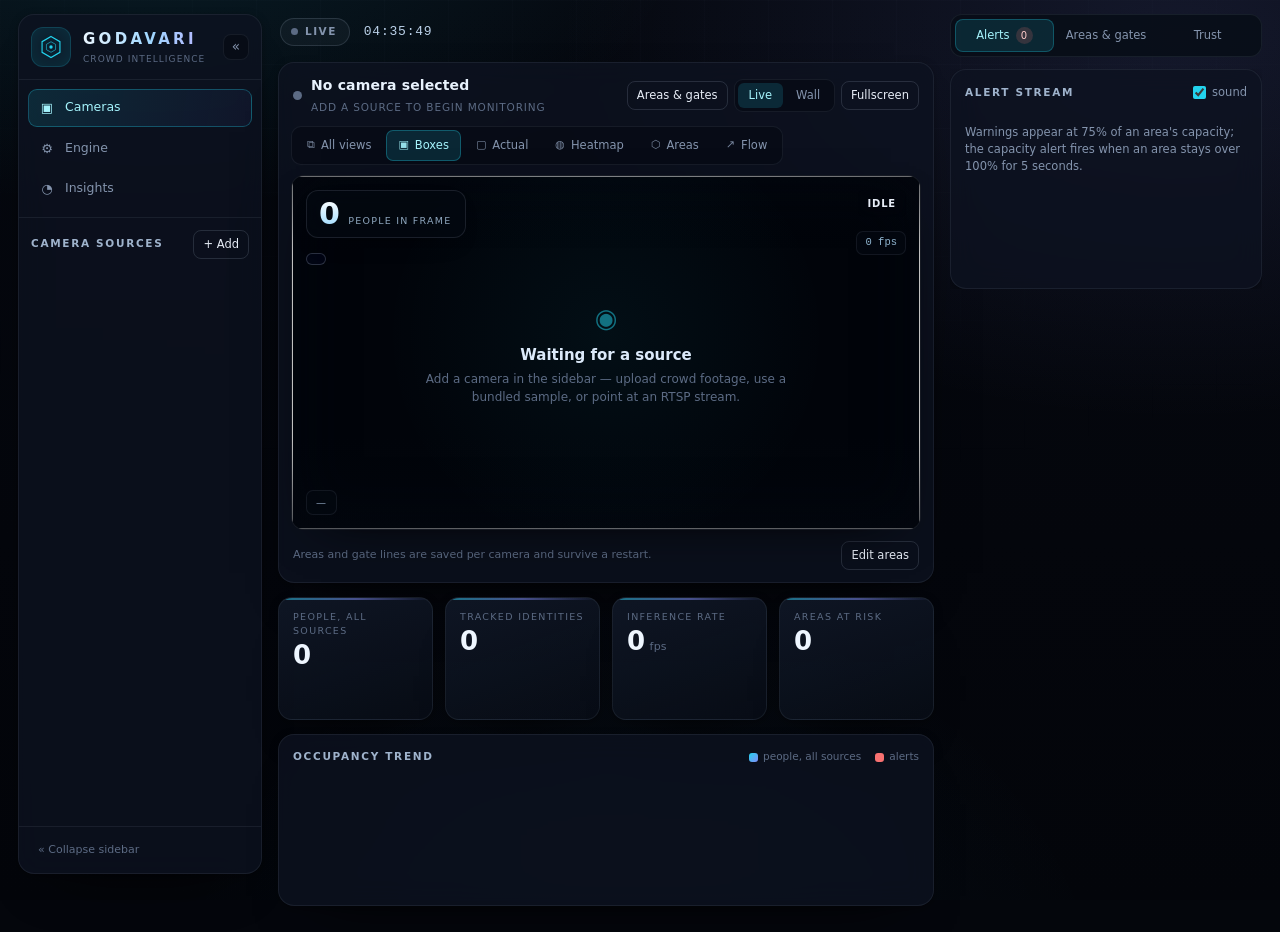
==== commit 2dc1188b: "docs: update dashboard and operations guidance" ====
--- a/static/index.html
+++ b/static/index.html
@@ -342,7 +342,22 @@
       </div>
 
       <div class="card">
+        <div class="card-head"><h2>Ground calibration</h2></div>
+        <p class="muted sm note">Select four ground points, then enter each point’s measured X/Y coordinates in metres. Use surveyed distances; calibration affects reported area density.</p>
+        <button id="btn-calibrate" class="btn ghost sm">＋ Calibrate ground plane</button>
+        <p id="calibration-note" class="muted sm note" aria-live="polite">No calibration wizard started.</p>
+      </div>
+
+      <div class="card">
         <div class="card-head"><h2>This source</h2></div>
+        <label class="fld">Detection profile for this camera
+          <select id="camera-profile">
+            <option value="global">Use global profile</option>
+            <option value="balanced">Balanced</option>
+            <option value="dense">Dense</option>
+            <option value="custom">Use global custom settings</option>
+          </select>
+        </label>
         <button id="btn-del-cam" class="btn ghost sm danger">Remove this source</button>
       </div>
     </section>
--- a/static/style.css
+++ b/static/style.css
@@ -868,4 +868,6 @@
 .ack-btn:hover:not(:disabled) { border-color: rgba(34, 211, 238, .6); }
 .ack-btn:disabled { opacity: .6; cursor: default; }
 .alert.acked { opacity: .62; }
+.alert.closed { opacity: .42; }
+.closed-label { margin-left: auto; color: var(--muted); font-size: 10px; }
 .a-mode { font-size: 10px; opacity: .85; text-transform: uppercase; letter-spacing: .04em; }
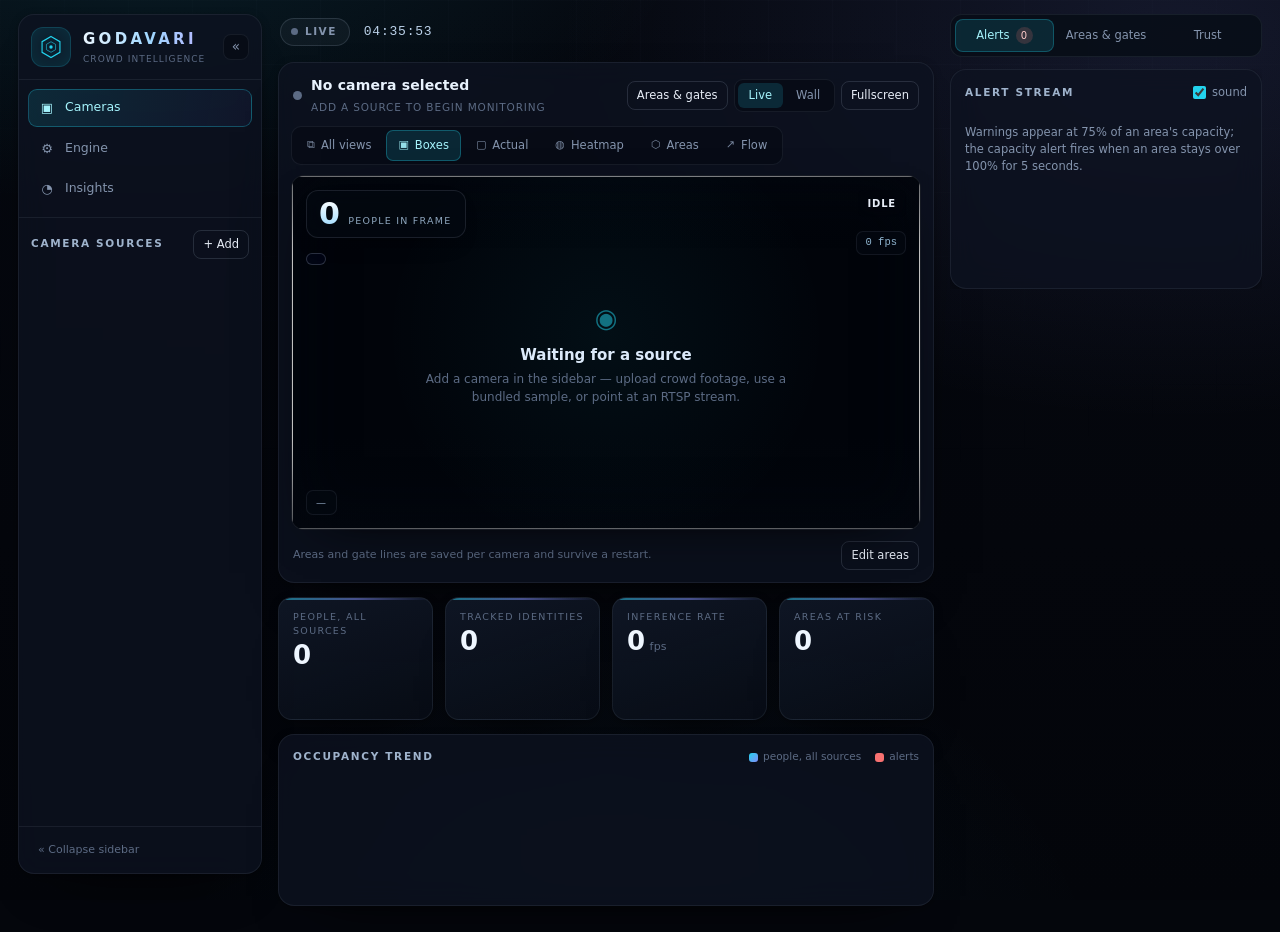
==== commit 703d130b: "test: expand dashboard and model coverage" ====
--- a/static/index.html
+++ b/static/index.html
@@ -104,6 +104,10 @@
           </select>
         </label>
         <p class="muted sm detector-profile-note" id="detector-profile-note">Dense mode uses a larger image and lower confidence threshold. It can improve small-person recall, with slower inference and more false detections.</p>
+        <label class="fld detector-profile-label">Detector model
+          <select id="model-select" aria-label="Detector model"></select>
+        </label>
+        <p class="muted sm detector-profile-note" id="model-note">Loading the model registry…</p>
       </section>
 
       <!-- ---------------------------- INSIGHTS --------------------------- -->
@@ -349,6 +353,24 @@
       </div>
 
       <div class="card">
+        <div class="card-head"><h2>Dense-count validation</h2><span class="pill" id="validation-state">ADVISORY</span></div>
+        <p class="muted sm note">Record a hand count against the current independent estimate. Promotion requires calibrated geometry and enough checked samples.</p>
+        <label class="fld">Estimator
+          <select id="validation-source">
+            <option value="head_point">Head points (PET)</option>
+            <option value="density">Density map (DM-Count)</option>
+          </select>
+        </label>
+        <label class="fld">Manual count <input id="validation-manual" type="number" min="0" step="1" placeholder="Hand-counted people"/></label>
+        <div class="area-actions">
+          <button id="btn-validation-sample" class="btn ghost sm">Record check</button>
+          <button id="btn-validation-promote" class="btn primary sm">Promote estimate</button>
+          <button id="btn-validation-revoke" class="btn ghost sm danger">Revoke</button>
+        </div>
+        <p id="validation-note" class="muted sm note" aria-live="polite">No validation checks recorded for this source.</p>
+      </div>
+
+      <div class="card">
         <div class="card-head"><h2>This source</h2></div>
         <label class="fld">Detection profile for this camera
           <select id="camera-profile">
